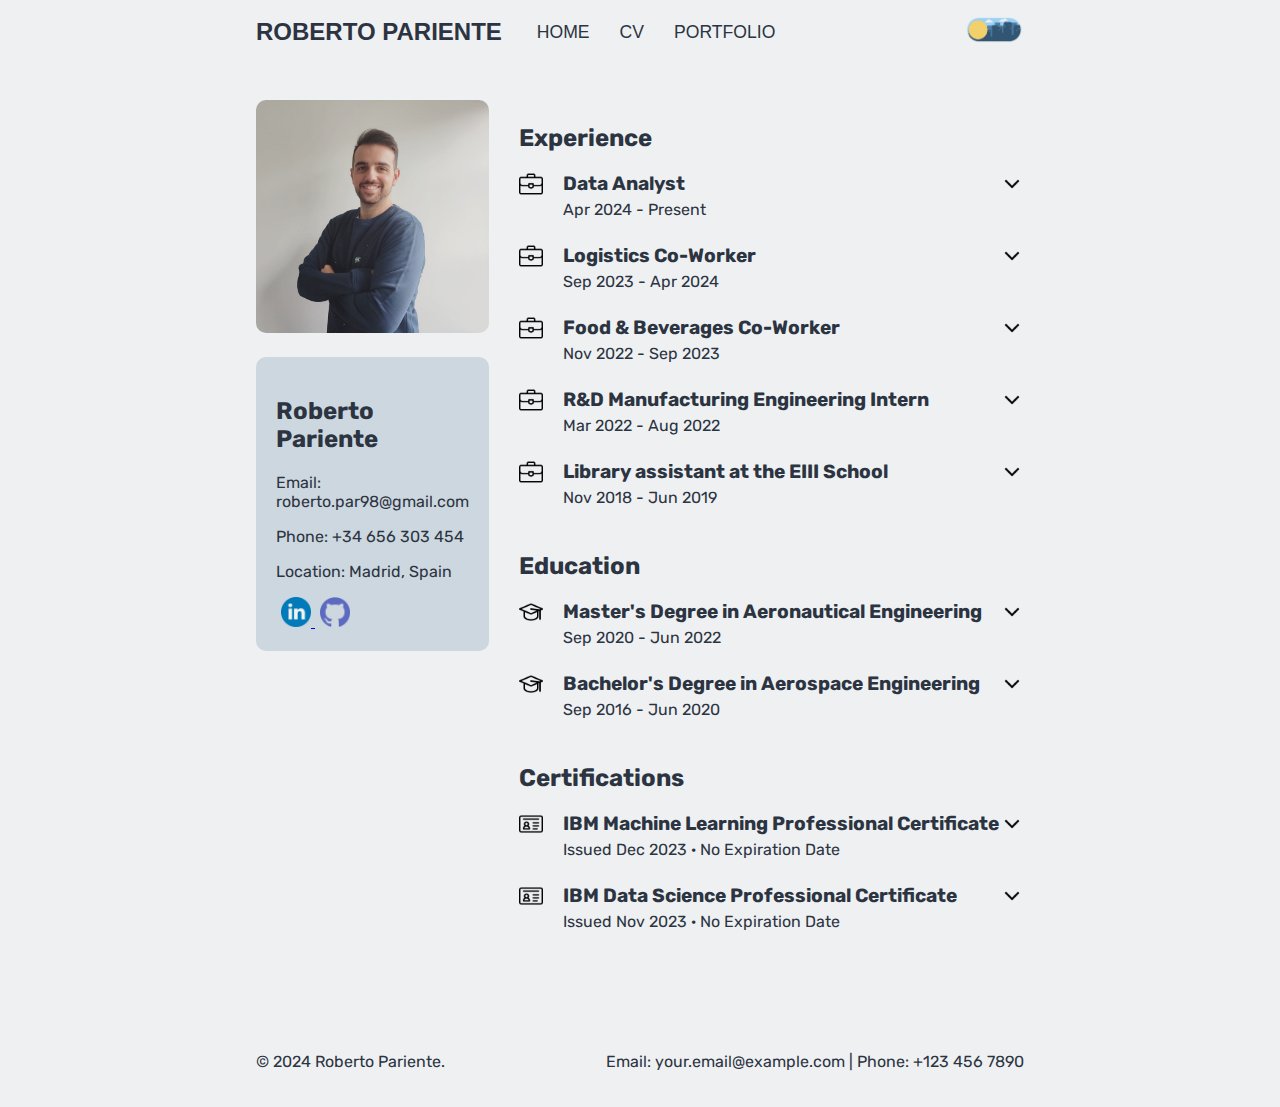
==== cv.html @ a556198a "Add files via upload" ====
<!DOCTYPE html>
<html lang="en">
<head>
    <meta charset="UTF-8">
    <meta name="viewport" content="width=device-width, initial-scale=1.0">
    <title>Your Name - CV</title>
    <link rel="stylesheet" href="assets/css/main.css">
    <link href="https://fonts.googleapis.com/css2?family=Bebas+Neue&display=swap" rel="stylesheet">
    <link href="https://fonts.googleapis.com/css2?family=Rubik:wght@400;500;700&display=swap" rel="stylesheet">
    <script src="assets/js/main.js" defer></script>
</head>
<body>
    <!-- Navigation Bar -->
    <header>
        <div class="container">
            <div class="nav-left">
                <a href="index.html" class="logo">ROBERTO PARIENTE</a>
            </div>
            <nav class="nav-center">
                <ul>
                    <li><a href="index.html">HOME</a></li>
                    <li><a href="cv.html">CV</a></li>
                    <li><a href="portfolio.html">PORTFOLIO</a></li>
                </ul>
            </nav>
            <div class="nav-right">
                <!-- <a href="#" class="dark-mode-toggle">Dark Mode</a> -->
                <img class="dark-mode-toggle-img" src="assets/images/day-mode-icon.png" alt="Toggle Dark Mode">
            </div>
        </div>
    </header>

    <!-- Main Content -->
    <section class="cv-section">
        <div class="cv-container">
            
            <div class="cv-left">
                <img src="assets/images/Linkedin_photo.jpg" alt="Your Photo" class="profile-photo">
                <div class="personal-info">
                    <h2>Roberto Pariente</h2>
                    <p>Email: roberto.par98@gmail.com</p>
                    <p>Phone: +34 656 303 454</p>
                    <p>Location: Madrid, Spain</p>
                    <a href="https://www.linkedin.com/in/roberto-pariente-manso/" target="_blank">
                        <img src="assets/images/linkedin.png" alt="LinkedIn"> 
                    </a>
                    <a href="your-github-url" target="_blank">
                        <img src="assets/images/github1.png" alt="GitHub"> 
                    </a>
                    <!-- Add more personal information as needed -->
                </div>
            </div>

            <div class="cv-right">
                <section>
                    <h3>Experience</h3>
                    <div class="cv-item">
                        <div class="cv-item-icon-left">
                            <img src="assets/images/briefcase.png" alt="Experience Icon">
                        </div>
                        <div class="cv-item-info">
                            <h4>Data Analyst</h4>
                            <p>Apr 2024 - Present</p>
                        </div>
                        <div class="cv-item-icon-right" onclick="toggleDetails(this)">
                            <img src="assets/images/down.png" alt="More Info">
                        </div>
                        <div class="cv-item-details">
                            <li>Implementing data-driven solution using ETL processes.</li>
                            <li>Utilizing SQL skill for retieving and manipulating data for analysis and visualization.</li>
                            <li>Collaborating with clients to understand data requirements, translating them into compelling dashboards and reports using Power BI.</li>

                        </div>
                    </div>
                    <div class="cv-item">
                        <div class="cv-item-icon-left">
                            <img src="assets/images/briefcase.png" alt="Experience Icon">
                        </div>
                        <div class="cv-item-info">
                            <h4>Logistics Co-Worker</h4>
                            <p>Sep 2023 - Apr 2024</p>
                        </div>
                        <div class="cv-item-icon-right" onclick="toggleDetails(this)">
                            <img src="assets/images/down.png" alt="More Info">
                        </div>
                        <div class="cv-item-details">
                            <li>Take care of the replenishment of the IKEA Delft Store.</li>
                        </div>
                    </div>
                    <div class="cv-item">
                        <div class="cv-item-icon-left">
                            <img src="assets/images/briefcase.png" alt="Experience Icon">
                        </div>
                        <div class="cv-item-info">
                            <h4>Food & Beverages Co-Worker</h4>
                            <p>Nov 2022 - Sep 2023</p>
                        </div>
                        <div class="cv-item-icon-right" onclick="toggleDetails(this)">
                            <img src="assets/images/down.png" alt="More Info">
                        </div>
                        <div class="cv-item-details">
                            <li>Take care of the dishwasher area and control the co-workers’ schedules.</li>
                            <li>Creation and optimization of the dishwasher routines.</li>
                        </div>
                    </div>
                    <div class="cv-item">
                        <div class="cv-item-icon-left">
                            <img src="assets/images/briefcase.png" alt="Experience Icon">
                        </div>
                        <div class="cv-item-info">
                            <h4>R&D Manufacturing Engineering Intern</h4>
                            <p>Mar 2022 - Aug 2022</p>
                        </div>
                        <div class="cv-item-icon-right" onclick="toggleDetails(this)">
                            <img src="assets/images/down.png" alt="More Info">
                        </div>
                        <div class="cv-item-details">
                            <li>Participated in the process development of prepreg composite parts for a commercial aircraft.</li>
                            <li>Data analysis of the performed tests on the different specimens.</li>
                            <li>Creation of the CAD files for the lay-up process and laser projection using CATIA V5 and Fibersim.</li>
                            <li>Preparation of project documentation.</li>
                        </div>
                    </div>
                    <div class="cv-item">
                        <div class="cv-item-icon-left">
                            <img src="assets/images/briefcase.png" alt="Experience Icon">
                        </div>
                        <div class="cv-item-info">
                            <h4>Library assistant at the EIII School</h4>
                            <p>Nov 2018 - Jun 2019</p>
                        </div>
                        <div class="cv-item-icon-right" onclick="toggleDetails(this)">
                            <img src="assets/images/down.png" alt="More Info">
                        </div>
                        <div class="cv-item-details">
                            <li>Carry out tasks to assist the employees, like delivery of material, or organization of documentation.</li>
                        </div>
                    </div>
                </section>

                <section>
                    <h3>Education</h3>
                    <div class="cv-item">
                        <div class="cv-item-icon-left">
                            <img src="assets/images/graduation-hat.png" alt="Education Icon">
                        </div>
                        <div class="cv-item-info">
                            <h4>Master's Degree in Aeronautical Engineering</h4>
                            <p>Sep 2020 - Jun 2022</p>
                        </div>
                        <div class="cv-item-icon-right" onclick="toggleDetails(this)">
                            <img src="assets/images/down.png" alt="More Info">
                        </div>
                        <div class="cv-item-details">
                            <p>Polytechnic University of Valencia, Valencia (Spain)
                                With specialization in Aircraft Design, obtaining an average grade of 8.2 out of 10.</p>
                            <p>Thesis topic: ”Parametric study of the influence of mold geometry and manufacturing parameters
                                on the manufacturing error of composite aeronautical components due to spring-back”</p>
                        </div>
                    </div>
                    <div class="cv-item">
                        <div class="cv-item-icon-left">
                            <img src="assets/images/graduation-hat.png" alt="Education Icon">
                        </div>
                        <div class="cv-item-info">
                            <h4>Bachelor's Degree in Aerospace Engineering</h4>
                            <p>Sep 2016 - Jun 2020</p>
                        </div>
                        <div class="cv-item-icon-right" onclick="toggleDetails(this)">
                            <img src="assets/images/down.png" alt="More Info">
                        </div>
                        <div class="cv-item-details">
                            <p>With specialization in Aeroengines, obtaining an average grade of 7.32 out of 10.</p>
                            <p>Thesis topic: ”Design of a centrifugal compressor test rig for its implementation in MIC at Universidad
                                of León”</p>
                        </div>
                    </div>
                </section>

                <section>
                    <h3>Certifications</h3>
                    <div class="cv-item">
                        <div class="cv-item-icon-left">
                            <img src="assets/images/id.png" alt="Certification Icon">
                        </div>
                        <div class="cv-item-info">
                            <h4>IBM Machine Learning Professional Certificate</h4>
                            <p>Issued Dec 2023 · No Expiration Date</p>
                        </div>
                        <div class="cv-item-icon-right" onclick="toggleDetails(this)">
                            <img src="assets/images/down.png" alt="More Info">
                        </div>
                        <div class="cv-item-details">
                            <p>Intensive training in Machine Learning, gaining practical expertise in Supervised and Unsupervised
                                learning, Regression, Classification, Clustering, Deep learning and Reinforcement learning. Applied
                                learning projects involved implementing machine learning algorithms on real datasets, and honing
                                skills in data analysis and Python programming.</p>
                        </div>
                    </div>
                    <div class="cv-item">
                        <div class="cv-item-icon-left">
                            <img src="assets/images/id.png" alt="Certification Icon">
                        </div>
                        <div class="cv-item-info">
                            <h4>IBM Data Science Professional Certificate</h4>
                            <p>Issued Nov 2023 · No Expiration Date</p>
                        </div>
                        <div class="cv-item-icon-right" onclick="toggleDetails(this)">
                            <img src="assets/images/down.png" alt="More Info">
                        </div>
                        <div class="cv-item-details">
                            <p>Course about 200 hours in the developing for a career as a data scientist. In this course, I enhanced
                                my skills and hands-on experience in Data Visualization, Data Analysis and Machine Learning.</p>
                        </div>
                    </div>
                </section>
            </div>
        </div>
    </section>

    <!-- Footer -->
    <footer>
        <div class="container">
            <p>&copy; 2024 Roberto Pariente.</p>
            <p>Email: your.email@example.com | Phone: +123 456 7890</p>
        </div>
    </footer>
</body>
</html>
---- assets/css/main.css ----
/* Light Mode (Default) */
:root {
    --Navvar-bg-color: #eef0f2; 
    --Navvar-text-color: #2c3441;
    --Navvar-text-color-hover: #2c3441;
    --primary-bg-color: #eef0f2; 
    --primary-text-color: #2c3441;
    --primary-text-color-hover: #2c3441;
    --secondary-bg-color: #ccd7df;
    --secondary-text-color: #2c3441;
    --secondary-text-color-hover: #2c3441;
    --footer-bg-color: #eef0f2;
    --footer-text-color: #2c3441;
    --footer-text-color-hover: #2c3441;

    --special-color: #657de4;
    --highlight-color: #121212;
}

/* Dark Mode */
[data-theme="dark"] {
    
    --Navvar-bg-color: #2b3746; 
    --Navvar-text-color: #eef0f2;
    --Navvar-text-color-hover: #eef0f2;
    --primary-bg-color: #2b3746; 
    --primary-text-color: #eef0f2;
    --primary-text-color-hover: #eef0f2;
    --secondary-bg-color: #1a2029;
    --secondary-text-color: #eef0f2;
    --secondary-text-color-hover: #eef0f2;
    --footer-bg-color: #2b3746;
    --footer-text-color: #eef0f2;
    --footer-text-color-hover: #eef0f2;

    /* Accent Colors */
    --special-color: #657de4;
    --highlight-color: #f6f4ec;
}




/* General Styles */
body {
    font-family: 'Rubik', sans-serif;
    margin: 0;
    padding: 0;
    box-sizing: border-box;
}

.container {
    display: flex;
    justify-content: space-between;
    align-items: center;
    max-width: 60%;
    margin: 0 auto;
}

/* Navigation Bar */
header {
    background-color: var(--Navvar-bg-color);
    height: 30px;
    align-content: center;
    transition: background-color 0.3s ease, color 0.3s ease; /* Smooth transition */
    padding: 15px 0;
    font-family:'Lucida Sans', sans-serif;
    
}

header .container {
    display: flex;
    align-items: center;
    justify-content: space-between; /* Distribute space between nav-left, nav-center, and nav-right */
    padding: 0px 10px;
}

/* Align nav-left and nav-center next to each other */
.nav-left {
    display: flex;
    align-items: center;
    margin-right: 20px; /* Optional: adjust spacing between nav-left and nav-center */
}

.nav-center {
    display: flex;
    align-items: center;
    margin-right: auto; /* Push nav-center next to nav-left */
}

.logo {
    font-size: 1.5em;
    font-weight: bold;
    color: var(--Navvar-text-color);
    transition: color 0.3s ease;
    text-decoration: none;
}

nav ul {
    list-style: none;
    display: flex;
    padding: 0px 0px 0px 0px;
    margin: 0;
}

nav ul li {
    margin: 0 15px;
}

nav ul li a {
    text-decoration: none;
    color: var(--Navvar-text-color);
    font-size: 1.1em;
}

nav ul li a:hover {
    color: var(--Navvar-text-color-hover);
    font-weight: bold;
}

.nav-right {
    font-size: 1em;
}

.dark-mode-toggle {
    text-decoration: none;
    color: var(--Navvar-text-color);
    font-size: 1em;
}

.dark-mode-toggle:hover {
    color: var(--Navvar-text-color-hover);
}

.dark-mode-toggle-img {
    position: relative;
    cursor: pointer;
    width: 60px;
    height: auto;
    transition: transform 0.3s ease;
}


.dark-mode-toggle-img:hover {
    transform: scale(1.2);
}

/* Hero Section */
.hero {
    background-color: var(--primary-bg-color);
    transition: background-color 0.3s ease, color 0.3s ease; /* Smooth transition */
    padding: 60px 20px;
    text-align: center;
}

.hero img{
    min-width: 120px;
    width: 10%;
    height: auto;
    padding: 0px 0px 5px;
}

.hero-content h1 {
    margin: 0;
    font-family: 'Bebas Neue', sans-serif;
    font-size: 4em;
    color: var(--special-color);
}

.hero-content p {
    font-size: 1.4em;
    font-weight: 500;
    color: var(--primary-text-color);
}

/* About me section */

.about-me {
    position: relative;
    padding: 20px 20px 80px;
    background-color: var(--secondary-bg-color);
    transition: background-color 0.3s ease, color 0.3s ease; /* Smooth transition */
}

.about-me::before {
    content: '';
    position: absolute;
    top: 0;
    left: 0;
    right: 0;
    height: 40px; /* Adjust height for the slant */
    background-color: var(--secondary-bg-color); /* Match with the section background */
    transition: background-color 0.3s ease, color 0.3s ease; /* Smooth transition */
    clip-path: polygon(100% 0, 0 100%, 100% 100%);
    z-index: 1; /* Ensure it stays behind the content */
    transform: translateY(-99.8%); /* Optional: adjusts the slant position */
}

.about-container {
    display: flex;
    align-items: center;
    justify-content: center;
    flex-wrap: wrap;
}

.about-photo img {
    min-width: 100px;
    width: 250px;
    height: auto;
    border-radius: 50%;
    margin-right: 20px;
}

.about-text {
    max-width: 600px;
}

.about-text h2 {
    color: var(--secondary-text-color);
    margin-top: 0;
}

.about-text p {
    color: var(--secondary-text-color);
    line-height: 1.6;
}

.about-buttons {
    margin-top: 20px;
}

.about-buttons .btn {
    display: inline-block;
    margin-right: 10px;
    padding: 12px 24px;
    color: white;
    background-color: #333;
    text-decoration: none;
    border-radius: 5px;
    font-weight: bold;
    cursor: pointer;
    transition: background-color 0.3s ease;

}

.about-buttons .btn:hover {
    background-color: #555;
}

.about-buttons .btn.download {
    background-color: var(--special-color);
    color: #fff;
    border: none;
}

.about-buttons .btn.download:hover {
    background-color: var(--special-color);
}

.about-buttons .learn-more .arrow {
    display: inline-block;
    transition: transform 0.3s ease;
}


/* Featured Projects */
.featured-projects {
    padding: 10px 20px 50px;
    background-color: var(--primary-bg-color);
    transition: background-color 0.3s ease, color 0.3s ease; /* Smooth transition */
    position: relative;
}

.featured-projects::before {
    content: '';
    position: absolute;
    top: 0;
    left: 0;
    right: 0;
    height: 40px; /* Adjust height for the slant */
    background-color: var(--primary-bg-color); /* Match with the section background */
    transition: background-color 0.3s ease, color 0.3s ease; /* Smooth transition */
    clip-path: polygon(100% 0, 0 100%, 100% 100%);
    z-index: 1; /* Ensure it stays behind the content */
    transform: translateY(-100%); /* Optional: adjusts the slant position */
}

.featured-projects h2 {
    margin-bottom: 20px;
    color: var(--primary-text-color);
    font-size: 1.5em;
    font-weight: bold;
    text-align: center; /* Center the heading */
}

.project-list {
    display: flex;
    flex-direction: column;
    gap: 20px;
    max-width: 60%;  /* Limit the width to prevent stretching across the screen */
    margin: 0 auto;    /* Center the project list within the section */
    padding: 0px 20px;   /* Add padding for spacing on both sides */
}

.project-item {
    display: flex;
    align-items: center;
    padding: 5px;
}

.project-icon {
    width: 150px;
    height: 150px;
    margin-right: 15px;
    border-radius: 8px;
    object-fit: cover;
    background-color: var(--primary-bg-color);
    transition: background-color 0.3s ease, color 0.3s ease; /* Smooth transition */
}

.project-details {
    flex-grow: 1;
}

.project-details h3 {
    margin: 0;
    font-size: 1.2em;
    color: var(--primary-text-color);
    font-weight: bold;
}

.project-details p {
    margin: 5px 0 0;
    color: var(--primary-text-color);
}

.project-details a {
    color: var(--special-color);
    text-decoration: none;
}

.project-details a:hover {
    text-decoration: underline;
}

.browse-all-button {
    display: inline-block;
    max-width: 80px;
    text-align: center;
    background-color: #333;
    color: #fff;
    padding: 10px 20px;
    margin-left: 5px;
    font-size: 1em;
    text-decoration: none;
    border-radius: 3px;
    transition: background-color 0.3s ease;
}

.browse-all-button:hover {
    background-color: #555;
}


/* Footer */
footer {
    background-color: var(--footer-bg-color);
    transition: background-color 0.3s ease, color 0.3s ease; /* Smooth transition */
    color: var(--footer-text-color);
    text-align: center;
    padding: 20px 0;
}

/* Main CV Container */
.cv-section {
    background-color: var(--primary-bg-color);
    transition: background-color 0.3s ease, color 0.3s ease; /* Smooth transition */
    color: var(--primary-text-color);
}


.cv-container {
    margin-left: auto;
    margin-right: auto;
    display: flex;
    gap: 30px;
    padding: 40px 0;
    max-width: 60%;
    
}

/* Left Column for CV */
.cv-left {
    flex: 1;
    max-width: 250px;
}

.profile-photo {
    width: 100%;
    border-radius: 10px;
    margin-bottom: 20px;
}

.personal-info {
    background-color: var(--secondary-bg-color);
    transition: background-color 0.3s ease, color 0.3s ease; /* Smooth transition */
    padding: 20px;
    border-radius: 10px;
}

.personal-info a{
    padding-left: 5px;
}

.personal-info a img{
    width: 30px;
    height: 30px;
}

/* Right Column for CV */
.cv-right {
    flex: 3;
}

.cv-right section {
    margin-bottom: 40px;
}


.cv-right h3 {
    margin-bottom: 20px;
    font-size: 1.5em;
    color: var(--primary-text-color);
}

.cv-item {
    display: flex;
    align-items: flex-start;
    margin-bottom: 20px;
    position: relative;
    flex-wrap: wrap;
}

.cv-item-info {
    flex: 1;
    padding-left: 10px;
}

.cv-item-icon-left,
.cv-item-icon-right {
    display: flex;
    align-items: center;
}

.cv-item-icon-left img,
.cv-item-icon-right img {
    width: 24px;
    height: auto;
}

.cv-item-icon-left {
    margin-right: 10px;
}

.cv-item h4 {
    margin: 0;
    font-size: 1.2em;
}

.cv-item p {
    margin: 5px 0;
    color: var(--primary-text-color);
}

.cv-item-details {
    display: none;
    padding: 10px;
    background-color: var(--secondary-bg-color);
    transition: background-color 0.3s ease, color 0.3s ease; /* Smooth transition */
    border-radius: 5px;
    width: 100%;
    margin-top: 10px;
    box-shadow: 0 2px 4px rgba(0, 0, 0, 0.1);
    line-height: 1.6;
    margin-left: 40px;
}

.cv-item-details li {
    margin-left: 10px;
}

.cv-item.open .cv-item-details {
    display: block;
}

.cv-item.open {
    flex-direction: column;
}

/* Main Projects Container */

.portfolio-section {
    background-color: var(--primary-bg-color);
    transition: background-color 0.3s ease, color 0.3s ease; /* Smooth transition */
    color: var(--primary-text-color);
}

.projects-container {
    max-width: 60%;
    margin: 0 auto;
    padding: 40px 0;
    text-align: center;
}

.projects-container h2 {
    margin-bottom: 30px;
    font-size: 2em;
    color: var(--primary-text-color);
}

/* Project Card */
.project-card {
    display: flex;
    background-color: var(--secondary-bg-color);
    transition: background-color 0.3s ease, color 0.3s ease; /* Smooth transition */
    border-radius: 10px;
    margin-bottom: 20px;
    padding: 20px;
    align-items: center;
    justify-content: space-between;
}

.project-image {
    max-width: 250px;
    height: 250px;
    object-fit: cover;
    border-radius: 10px;
    margin-right: 40px;
}

.project-info {
    flex: 1;
    text-align: left;
}

.project-info h3 {
    margin: 0 0 10px 0;
    font-size: 1.5em;
    color: var(--secondary-text-color);
}

.project-info p {
    margin: 0 0 20px 0;
    color: var(--secondary-text-color);
}

.learn-more-btn {
    text-decoration: none;
    color: white;
    background-color: var(--special-color);
    padding: 10px 20px;
    border-radius: 5px;
    display: inline-block;
    margin-top: 10px;
    align-self: flex-end;
}

.learn-more-btn:hover {
    background-color: #0056b3;
}

/* #################### Project #################### */
.project-container {
    background-color: var(--primary-bg-color);
    transition: background-color 0.3s ease, color 0.3s ease; /* Smooth transition */
    padding: 40px 0px 80px;
}

.project-header {
    text-align: center;
    max-width: 50%;
    margin: auto;
    margin-bottom: 40px;
}

.project-header h1 {
    font-size: 50px;
    color: var(--primary-text-color);
}

.project-header p {
    font-size: 20px;
    color: var(--primary-text-color);
    margin-top: 10px;
}

.project-sections {
    position: relative;
    padding: 20px 20px;
    background-color: var(--secondary-bg-color);
    transition: background-color 0.3s ease, color 0.3s ease; /* Smooth transition */
}

.project-sections::before {
    content: '';
    position: absolute;
    top: 0;
    left: 0;
    right: 0;
    height: 80px; /* Adjust height for the slant */
    background-color: var(--secondary-bg-color); /* Match with the section background */
    transition: background-color 0.3s ease, color 0.3s ease; /* Smooth transition */
    clip-path: polygon(100% 0, 0 100%, 100% 100%);
    z-index: 1; /* Ensure it stays behind the content */
    transform: translateY(-100%); /* Optional: adjusts the slant position */
}

.project-sections section {
    width: 60%;
    margin: 0 auto 20px;
}

.project-sections h2 {
    font-size: 35px;
    margin-bottom: 20px;
    color: var(--secondary-text-color);
}

.project-sections h3 {
    font-size: 22px;
    color: var(--secondary-text-color);
    line-height: 1.6;
}

.project-sections li {
    font-size: 20px;
    color: var(--secondary-text-color);
    line-height: 1.6;
}
.project-sections p {
    font-size: 20px;
    color: var(--secondary-text-color);
    line-height: 1.6;
}

.project-sections pre {
    background-color: #f6f4ec;
    padding: 15px;
    border-radius: 5px;
    overflow-x: auto;
    margin-top: 10px;
}

.project-sections code {
    font-family: 'Courier New', Courier, monospace;
    color: #c7254e;
}
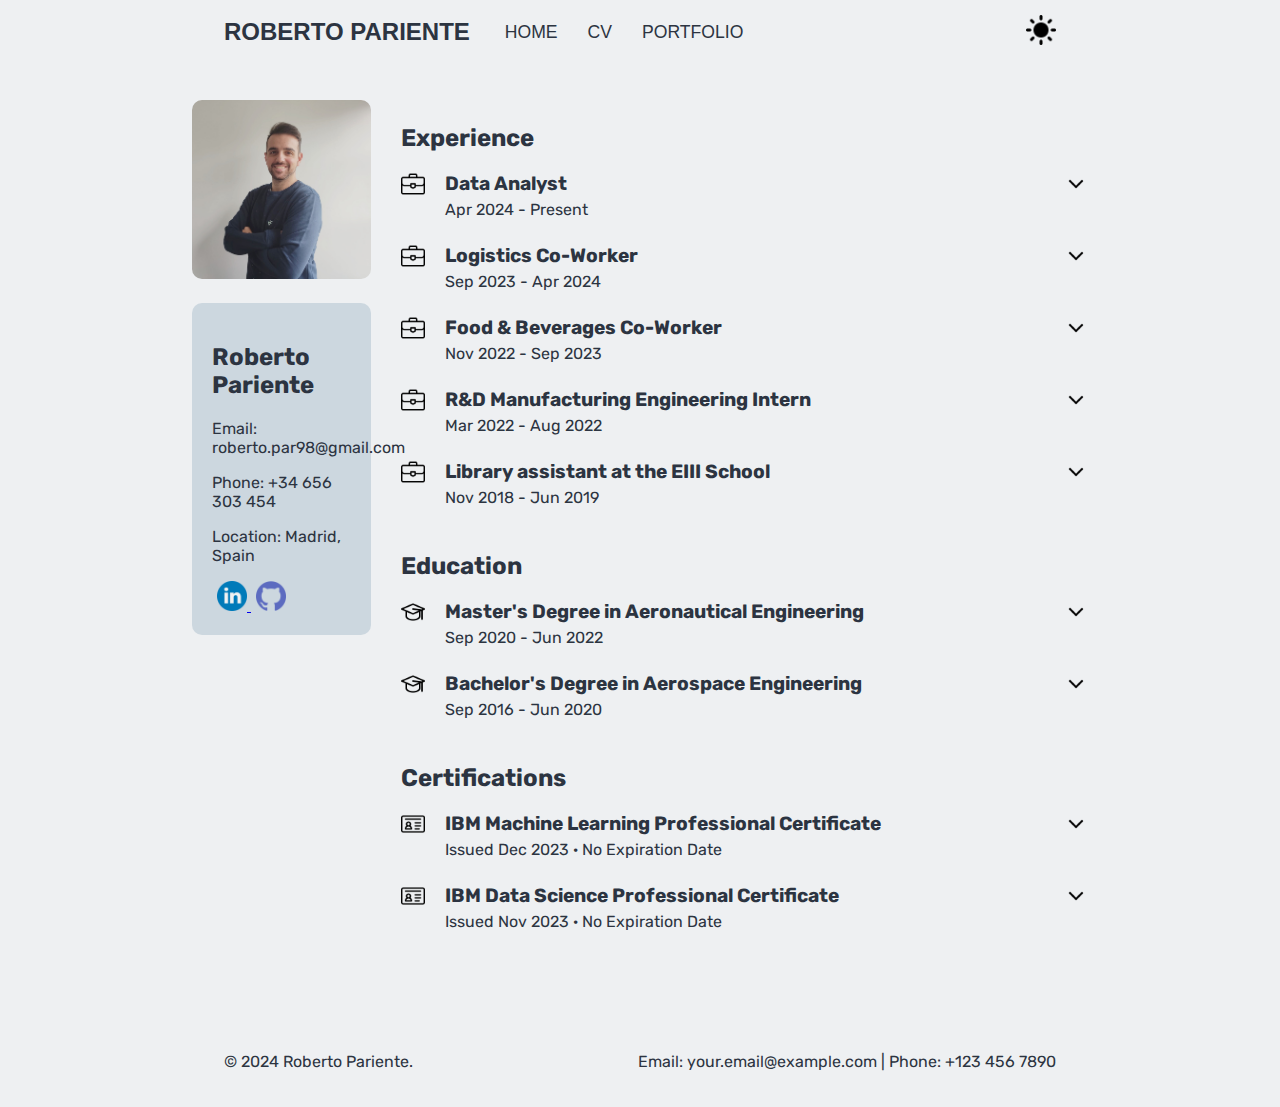
==== commit 21abafec: "Add files via upload" ====
--- a/cv.html
+++ b/cv.html
@@ -4,7 +4,8 @@
     <meta charset="UTF-8">
     <meta name="viewport" content="width=device-width, initial-scale=1.0">
     <title>Your Name - CV</title>
-    <link rel="stylesheet" href="assets/css/main.css">
+    <link rel="stylesheet" href="assets/css/generic.css">
+    <link rel="stylesheet" href="assets/css/cv.css">
     <link href="https://fonts.googleapis.com/css2?family=Bebas+Neue&display=swap" rel="stylesheet">
     <link href="https://fonts.googleapis.com/css2?family=Rubik:wght@400;500;700&display=swap" rel="stylesheet">
     <script src="assets/js/main.js" defer></script>
--- a/assets/css/generic.css
+++ b/assets/css/generic.css
@@ -0,0 +1,206 @@
+/* Light Mode (Default) */
+:root {
+    --Navvar-bg-color: #eef0f2; 
+    --Navvar-text-color: #2c3441;
+    --Navvar-text-color-hover: #2c3441;
+    --primary-bg-color: #eef0f2; 
+    --primary-text-color: #2c3441;
+    --primary-text-color-hover: #2c3441;
+    --secondary-bg-color: #ccd7df;
+    --secondary-text-color: #2c3441;
+    --secondary-text-color-hover: #2c3441;
+    --footer-bg-color: #eef0f2;
+    --footer-text-color: #2c3441;
+    --footer-text-color-hover: #2c3441;
+
+    --special-color: #657de4;
+    --highlight-color: #121212;
+}
+
+/* Dark Mode */
+[data-theme="dark"] {
+    
+    --Navvar-bg-color: #2b3746; 
+    --Navvar-text-color: #eef0f2;
+    --Navvar-text-color-hover: #eef0f2;
+    --primary-bg-color: #2b3746; 
+    --primary-text-color: #eef0f2;
+    --primary-text-color-hover: #eef0f2;
+    --secondary-bg-color: #1a2029;
+    --secondary-text-color: #eef0f2;
+    --secondary-text-color-hover: #eef0f2;
+    --footer-bg-color: #2b3746;
+    --footer-text-color: #eef0f2;
+    --footer-text-color-hover: #eef0f2;
+
+    /* Accent Colors */
+    --special-color: #657de4;
+    --highlight-color: #f6f4ec;
+}
+
+
+/* General Styles */
+body {
+    font-family: 'Rubik', sans-serif;
+    margin: 0;
+    padding: 0;
+    box-sizing: border-box;
+}
+
+.container {
+    display: flex;
+    justify-content: space-between;
+    align-items: center;
+    max-width: 65%;
+    margin: 0 auto;
+    position: relative;
+}
+
+/* Navigation Bar */
+header {
+    background-color: var(--Navvar-bg-color);
+    height: 30px;
+    align-content: center;
+    transition: background-color 0.3s ease, color 0.3s ease; /* Smooth transition */
+    padding: 15px 0;
+    font-family:'Lucida Sans', sans-serif;
+    
+}
+
+header .container {
+    display: flex;
+    align-items: center;
+    justify-content: space-between; /* Distribute space between nav-left, nav-center, and nav-right */
+    padding: 0px 10px;
+}
+
+/* Align nav-left and nav-center next to each other */
+.nav-left {
+    display: flex;
+    align-items: center;
+    margin-right: 20px; /* Optional: adjust spacing between nav-left and nav-center */
+}
+
+.nav-center {
+    display: flex;
+    align-items: center;
+    margin-right: auto; /* Push nav-center next to nav-left */
+}
+
+.logo {
+    font-size: 1.5em;
+    font-weight: bold;
+    color: var(--Navvar-text-color);
+    transition: color 0.3s ease;
+    text-decoration: none;
+}
+
+nav ul {
+    list-style: none;
+    display: flex;
+    padding: 0px 0px 0px 0px;
+    margin: 0;
+}
+
+nav ul li {
+    margin: 0 15px;
+}
+
+nav ul li a {
+    text-decoration: none;
+    color: var(--Navvar-text-color);
+    font-size: 1.1em;
+}
+
+nav ul li a:hover {
+    color: var(--Navvar-text-color-hover);
+    font-weight: bold;
+}
+
+
+/* Hamburger Menu Styles */
+.hamburger {
+    display: none;
+    cursor: pointer;
+    flex-direction: column;
+    justify-content: space-between;
+    width: 25px;  /* Adjust width for better visibility */
+    height: 20px;
+    position: absolute;  /* Position the hamburger separately */
+    right: 60px;  /* Adjust positioning from right to prevent overlap with dark mode */
+    top: 15px;
+}
+
+.hamburger .bar {
+    width: 100%;  /* Full width */
+    height: 3px;
+    background-color: black;  /* Visible black bars */
+    margin: 3px 0;  /* Spacing between bars */
+}
+
+.nav-right {
+    font-size: 1em;
+}
+
+.dark-mode-toggle {
+    text-decoration: none;
+    color: var(--Navvar-text-color);
+    font-size: 1em;
+}
+
+.dark-mode-toggle:hover {
+    color: var(--Navvar-text-color-hover);
+}
+
+.dark-mode-toggle-img {
+    position: relative;
+    cursor: pointer;
+    width: 30px;
+    height: auto;
+    transition: transform 0.3s ease;
+}
+
+
+.dark-mode-toggle-img:hover {
+    transform: scale(1.2);
+}
+
+
+/* Footer */
+footer {
+    background-color: var(--footer-bg-color);
+    transition: background-color 0.3s ease, color 0.3s ease; /* Smooth transition */
+    color: var(--footer-text-color);
+    text-align: center;
+    padding: 20px 0;
+}
+
+
+
+/* Responsive for Mobile Devices */
+@media screen and (max-width: 768px) {
+    .nav-center ul {
+        display: none;
+        flex-direction: column;
+        position: absolute;
+        top: 60px;
+        right: 0;
+        background-color: white;
+        width: 100%;
+        text-align: center;
+    }
+
+    .nav-center ul li {
+        margin: 10px 0;
+    }
+
+    /* Show Hamburger */
+    .hamburger {
+        display: flex;
+    }
+
+    /* Toggle the menu when active */
+    .nav-center.active ul {
+        display: flex;
+    }
+}--- a/assets/css/cv.css
+++ b/assets/css/cv.css
@@ -0,0 +1,126 @@
+
+/* Main CV Container */
+.cv-section {
+    background-color: var(--primary-bg-color);
+    transition: background-color 0.3s ease, color 0.3s ease; /* Smooth transition */
+    color: var(--primary-text-color);
+}
+
+
+.cv-container {
+    margin-left: auto;
+    margin-right: auto;
+    display: flex;
+    gap: 30px;
+    padding: 40px 0;
+    max-width: 70%;
+    
+}
+
+/* Left Column for CV */
+.cv-left {
+    flex: 1;
+    max-width: 20%;
+}
+
+.profile-photo {
+    width: 100%;
+    border-radius: 10px;
+    margin-bottom: 20px;
+}
+
+.personal-info {
+    background-color: var(--secondary-bg-color);
+    transition: background-color 0.3s ease, color 0.3s ease; /* Smooth transition */
+    padding: 20px;
+    border-radius: 10px;
+}
+
+.personal-info a{
+    padding-left: 5px;
+}
+
+.personal-info a img{
+    width: 30px;
+    height: 30px;
+}
+
+/* Right Column for CV */
+.cv-right {
+    flex: 3;
+}
+
+.cv-right section {
+    margin-bottom: 40px;
+}
+
+
+.cv-right h3 {
+    margin-bottom: 20px;
+    font-size: 1.5em;
+    color: var(--primary-text-color);
+}
+
+.cv-item {
+    display: flex;
+    align-items: flex-start;
+    margin-bottom: 20px;
+    position: relative;
+    flex-wrap: wrap;
+}
+
+.cv-item-info {
+    flex: 1;
+    padding-left: 10px;
+}
+
+.cv-item-icon-left,
+.cv-item-icon-right {
+    display: flex;
+    align-items: center;
+}
+
+.cv-item-icon-left img,
+.cv-item-icon-right img {
+    width: 24px;
+    height: auto;
+}
+
+.cv-item-icon-left {
+    margin-right: 10px;
+}
+
+.cv-item h4 {
+    margin: 0;
+    font-size: 1.2em;
+}
+
+.cv-item p {
+    margin: 5px 0;
+    color: var(--primary-text-color);
+}
+
+.cv-item-details {
+    display: none;
+    padding: 10px;
+    background-color: var(--secondary-bg-color);
+    transition: background-color 0.3s ease, color 0.3s ease; /* Smooth transition */
+    border-radius: 5px;
+    width: 100%;
+    margin-top: 10px;
+    box-shadow: 0 2px 4px rgba(0, 0, 0, 0.1);
+    line-height: 1.6;
+    margin-left: 40px;
+}
+
+.cv-item-details li {
+    margin-left: 10px;
+}
+
+.cv-item.open .cv-item-details {
+    display: block;
+}
+
+.cv-item.open {
+    flex-direction: column;
+}
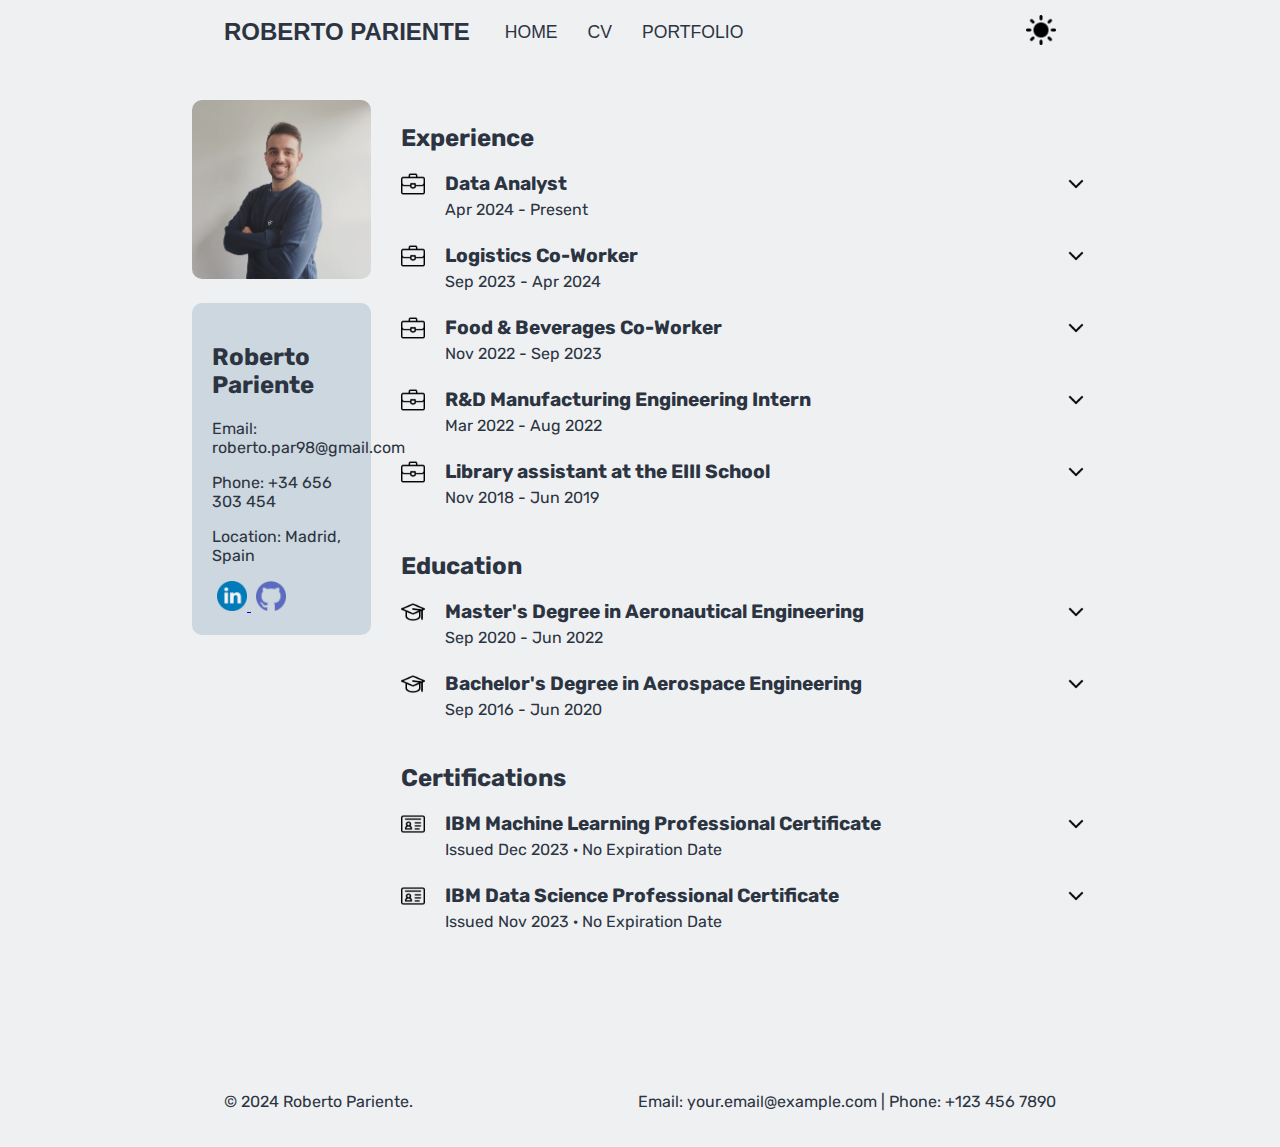
==== commit d2da32a6: "Add files via upload" ====
--- a/cv.html
+++ b/cv.html
@@ -17,7 +17,14 @@
             <div class="nav-left">
                 <a href="index.html" class="logo">ROBERTO PARIENTE</a>
             </div>
-            <nav class="nav-center">
+            <!-- Hamburger Menu Icon -->
+            <div class="hamburger" onclick="toggleMenu()">
+                <div class="bar"> </div>
+                <div class="bar"> </div>
+                <div class="bar"> </div>
+            </div>
+            <!-- Navigation Menu -->
+            <nav class="nav-center" id="navLinks">
                 <ul>
                     <li><a href="index.html">HOME</a></li>
                     <li><a href="cv.html">CV</a></li>
@@ -25,7 +32,6 @@
                 </ul>
             </nav>
             <div class="nav-right">
-                <!-- <a href="#" class="dark-mode-toggle">Dark Mode</a> -->
                 <img class="dark-mode-toggle-img" src="assets/images/day-mode-icon.png" alt="Toggle Dark Mode">
             </div>
         </div>
@@ -42,10 +48,10 @@
                     <p>Email: roberto.par98@gmail.com</p>
                     <p>Phone: +34 656 303 454</p>
                     <p>Location: Madrid, Spain</p>
-                    <a href="https://www.linkedin.com/in/roberto-pariente-manso/" target="_blank">
-                        <img src="assets/images/linkedin.png" alt="LinkedIn"> 
+                    <a href="https://www.linkedin.com/in/roberto-pariente-manso/">
+                        <img src="assets/images/linkedin.png" alt="LinkedIn">
                     </a>
-                    <a href="your-github-url" target="_blank">
+                    <a href="your-github-url">
                         <img src="assets/images/github1.png" alt="GitHub"> 
                     </a>
                     <!-- Add more personal information as needed -->
--- a/assets/css/generic.css
+++ b/assets/css/generic.css
@@ -128,14 +128,15 @@
     height: 20px;
     position: absolute;  /* Position the hamburger separately */
     right: 60px;  /* Adjust positioning from right to prevent overlap with dark mode */
-    top: 15px;
-}
-
-.hamburger .bar {
-    width: 100%;  /* Full width */
-    height: 3px;
-    background-color: black;  /* Visible black bars */
-    margin: 3px 0;  /* Spacing between bars */
+    top: 7px;
+}
+
+
+.hamburger div {
+    width: 100%; /* Full width of the container */
+    height: 3.5px; /* Thickness of the lines */
+    background-color: var(--primary-text-color); /* Color of the hamburger lines */
+    border-radius: 4px; /* To give slightly rounded edges, optional */
 }
 
 .nav-right {
@@ -179,15 +180,25 @@
 
 /* Responsive for Mobile Devices */
 @media screen and (max-width: 768px) {
+    body .container{
+        max-width: 90%;
+        justify-content: center;
+    }
+    .logo {
+        font-size: 1.3em;
+    }
+
     .nav-center ul {
         display: none;
         flex-direction: column;
         position: absolute;
-        top: 60px;
+        top: 15vw;
         right: 0;
-        background-color: white;
+        background-color: var(--secondary-bg-color);
         width: 100%;
-        text-align: center;
+        height: 500%;
+        align-items: center;
+        justify-content: center;
     }
 
     .nav-center ul li {
@@ -203,4 +214,7 @@
     .nav-center.active ul {
         display: flex;
     }
+    footer{
+        font-size: 0.8em;
+    }
 }--- a/assets/css/cv.css
+++ b/assets/css/cv.css
@@ -4,6 +4,7 @@
     background-color: var(--primary-bg-color);
     transition: background-color 0.3s ease, color 0.3s ease; /* Smooth transition */
     color: var(--primary-text-color);
+    padding-bottom: 40px;
 }
 
 
@@ -14,7 +15,6 @@
     gap: 30px;
     padding: 40px 0;
     max-width: 70%;
-    
 }
 
 /* Left Column for CV */
@@ -124,3 +124,43 @@
 .cv-item.open {
     flex-direction: column;
 }
+
+
+
+
+/* Responsive for Mobile Devices */
+@media screen and (max-width: 768px) {
+    .cv-container {
+        display: inline;
+        width: 80%;
+    }
+
+    .profile-photo {
+        width: 70%;
+        padding-top: 20px;
+        margin-left: auto;
+        margin-right: auto;
+        border-radius: 50%;
+        display: block;
+    }
+    .cv-left {
+        margin-left: auto;
+        margin-right: auto;
+        max-width: 80%;
+    }
+    .cv-right {
+        max-width: 90%;
+        margin-left: auto;
+        margin-right: auto;
+    }
+    .cv-right section {
+        margin-bottom: 0px;
+    }
+    .cv-item-info{
+        font-size: 0.9em;
+    }
+    .cv-item-details{
+        font-size: 0.9em;
+        max-width: 80%;
+    }
+}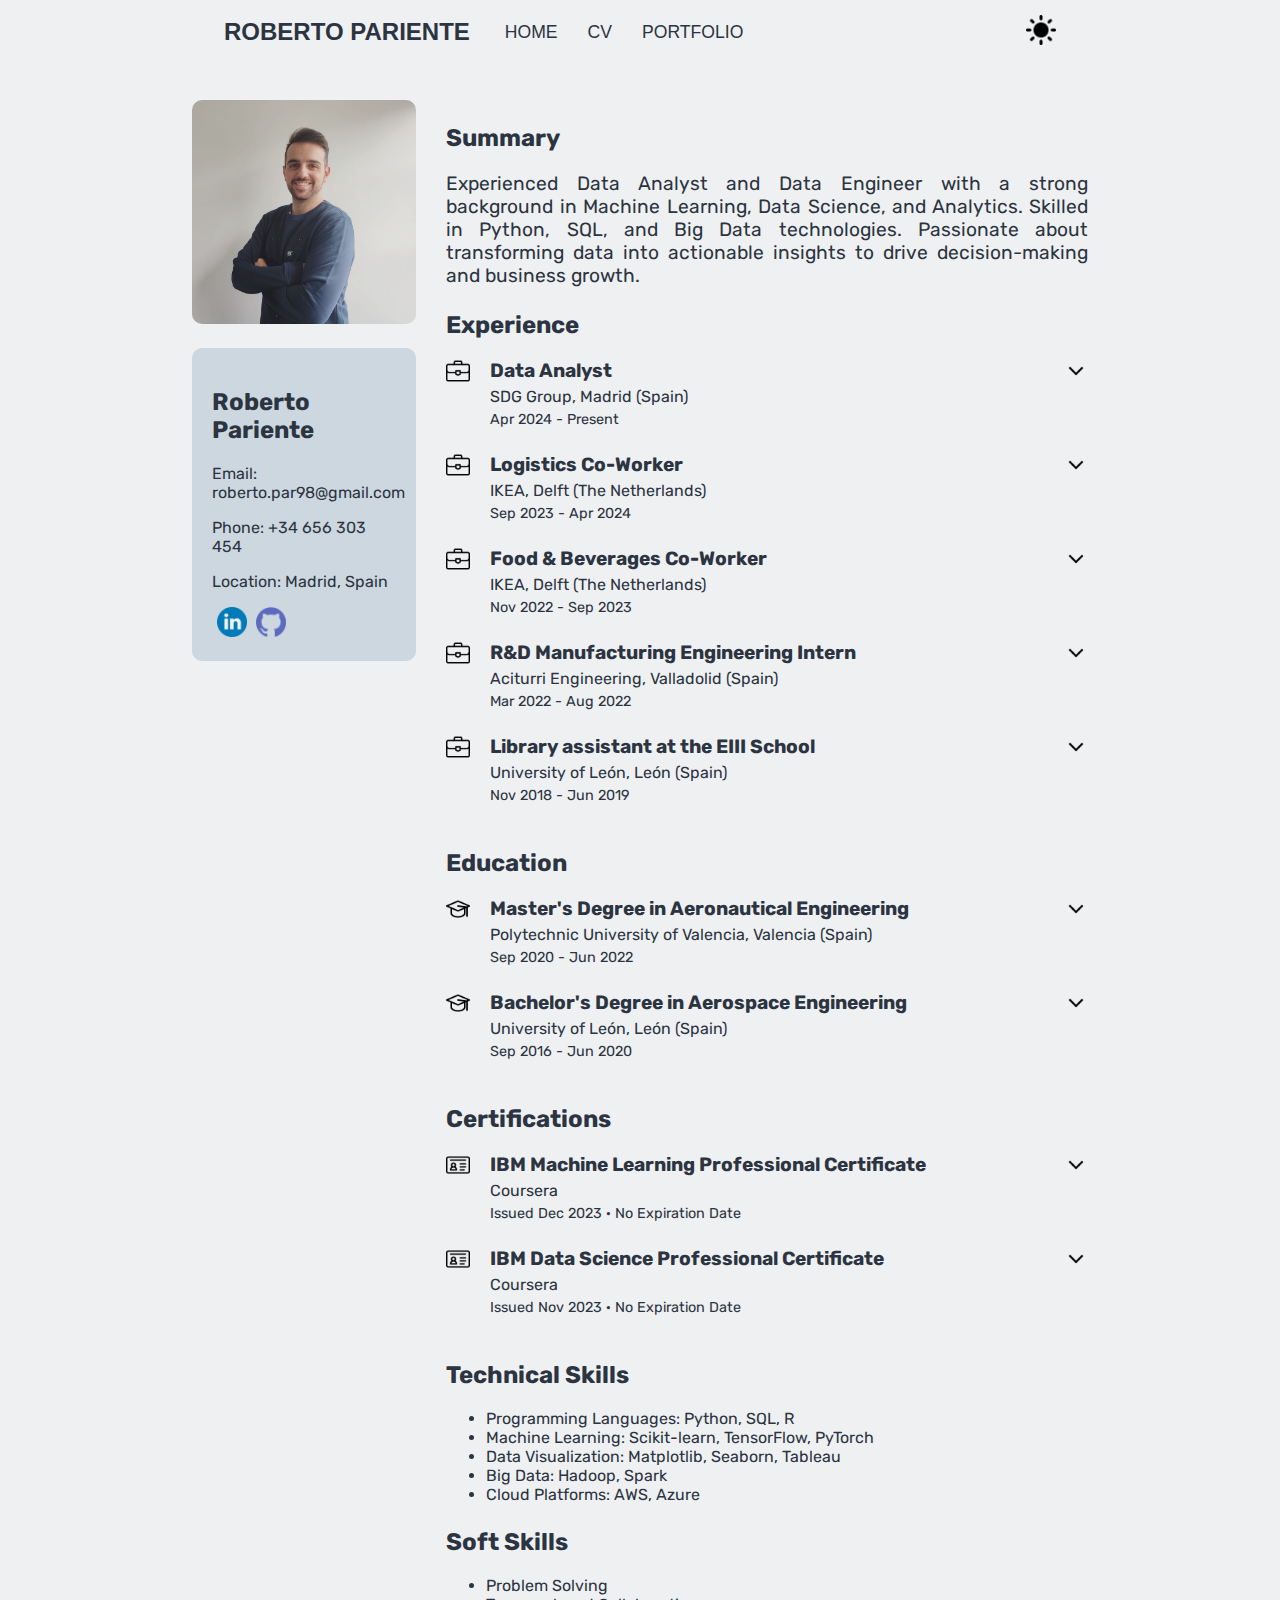
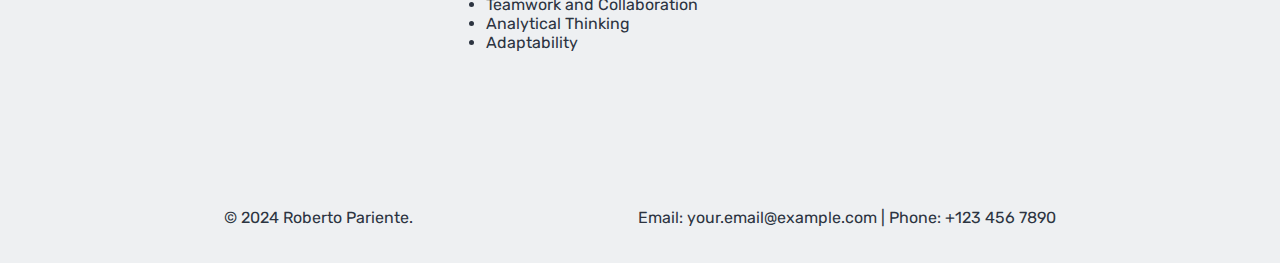
==== commit b2508a9b: "Add files via upload" ====
--- a/cv.html
+++ b/cv.html
@@ -41,6 +41,7 @@
     <section class="cv-section">
         <div class="cv-container">
             
+
             <div class="cv-left">
                 <img src="assets/images/Linkedin_photo.jpg" alt="Your Photo" class="profile-photo">
                 <div class="personal-info">
@@ -60,6 +61,11 @@
 
             <div class="cv-right">
                 <section>
+                    <div class="cv-summary">
+                        <h3>Summary</h3>
+                        <p>Experienced Data Analyst and Data Engineer with a strong background in Machine Learning, Data Science, and Analytics. Skilled in Python, SQL, and Big Data technologies. Passionate about transforming data into actionable insights to drive decision-making and business growth.</p>
+                    </div>
+
                     <h3>Experience</h3>
                     <div class="cv-item">
                         <div class="cv-item-icon-left">
@@ -67,7 +73,8 @@
                         </div>
                         <div class="cv-item-info">
                             <h4>Data Analyst</h4>
-                            <p>Apr 2024 - Present</p>
+                            <p>SDG Group, Madrid (Spain)</p>
+                            <p class="date-info">Apr 2024 - Present</p>
                         </div>
                         <div class="cv-item-icon-right" onclick="toggleDetails(this)">
                             <img src="assets/images/down.png" alt="More Info">
@@ -85,7 +92,8 @@
                         </div>
                         <div class="cv-item-info">
                             <h4>Logistics Co-Worker</h4>
-                            <p>Sep 2023 - Apr 2024</p>
+                            <p>IKEA, Delft (The Netherlands)</p>
+                            <p class="date-info">Sep 2023 - Apr 2024</p>
                         </div>
                         <div class="cv-item-icon-right" onclick="toggleDetails(this)">
                             <img src="assets/images/down.png" alt="More Info">
@@ -100,7 +108,8 @@
                         </div>
                         <div class="cv-item-info">
                             <h4>Food & Beverages Co-Worker</h4>
-                            <p>Nov 2022 - Sep 2023</p>
+                            <p>IKEA, Delft (The Netherlands)</p>
+                            <p class="date-info">Nov 2022 - Sep 2023</p>
                         </div>
                         <div class="cv-item-icon-right" onclick="toggleDetails(this)">
                             <img src="assets/images/down.png" alt="More Info">
@@ -116,7 +125,8 @@
                         </div>
                         <div class="cv-item-info">
                             <h4>R&D Manufacturing Engineering Intern</h4>
-                            <p>Mar 2022 - Aug 2022</p>
+                            <p>Aciturri Engineering, Valladolid (Spain)</p>
+                            <p class="date-info">Mar 2022 - Aug 2022</p>
                         </div>
                         <div class="cv-item-icon-right" onclick="toggleDetails(this)">
                             <img src="assets/images/down.png" alt="More Info">
@@ -134,7 +144,8 @@
                         </div>
                         <div class="cv-item-info">
                             <h4>Library assistant at the EIII School</h4>
-                            <p>Nov 2018 - Jun 2019</p>
+                            <p>University of León, León (Spain)</p>
+                            <p class="date-info">Nov 2018 - Jun 2019</p>
                         </div>
                         <div class="cv-item-icon-right" onclick="toggleDetails(this)">
                             <img src="assets/images/down.png" alt="More Info">
@@ -153,15 +164,15 @@
                         </div>
                         <div class="cv-item-info">
                             <h4>Master's Degree in Aeronautical Engineering</h4>
-                            <p>Sep 2020 - Jun 2022</p>
-                        </div>
-                        <div class="cv-item-icon-right" onclick="toggleDetails(this)">
-                            <img src="assets/images/down.png" alt="More Info">
-                        </div>
-                        <div class="cv-item-details">
-                            <p>Polytechnic University of Valencia, Valencia (Spain)
-                                With specialization in Aircraft Design, obtaining an average grade of 8.2 out of 10.</p>
-                            <p>Thesis topic: ”Parametric study of the influence of mold geometry and manufacturing parameters
+                            <p>Polytechnic University of Valencia, Valencia (Spain)</p>
+                            <p class="date-info">Sep 2020 - Jun 2022</p>
+                        </div>
+                        <div class="cv-item-icon-right" onclick="toggleDetails(this)">
+                            <img src="assets/images/down.png" alt="More Info">
+                        </div>
+                        <div class="cv-item-details">
+                            <p>With specialization in Aircraft Design, obtaining an average grade of 8.2 out of 10.</p>
+                            <p><strong>Thesis topic</strong>: ”Parametric study of the influence of mold geometry and manufacturing parameters
                                 on the manufacturing error of composite aeronautical components due to spring-back”</p>
                         </div>
                     </div>
@@ -171,14 +182,15 @@
                         </div>
                         <div class="cv-item-info">
                             <h4>Bachelor's Degree in Aerospace Engineering</h4>
-                            <p>Sep 2016 - Jun 2020</p>
+                            <p>University of León, León (Spain)</p>
+                            <p class="date-info">Sep 2016 - Jun 2020</p>
                         </div>
                         <div class="cv-item-icon-right" onclick="toggleDetails(this)">
                             <img src="assets/images/down.png" alt="More Info">
                         </div>
                         <div class="cv-item-details">
                             <p>With specialization in Aeroengines, obtaining an average grade of 7.32 out of 10.</p>
-                            <p>Thesis topic: ”Design of a centrifugal compressor test rig for its implementation in MIC at Universidad
+                            <p><strong>Thesis topic</strong>: ”Design of a centrifugal compressor test rig for its implementation in MIC at Universidad
                                 of León”</p>
                         </div>
                     </div>
@@ -192,7 +204,8 @@
                         </div>
                         <div class="cv-item-info">
                             <h4>IBM Machine Learning Professional Certificate</h4>
-                            <p>Issued Dec 2023 · No Expiration Date</p>
+                            <p>Coursera</p>
+                            <p class="date-info">Issued Dec 2023 · No Expiration Date</p>
                         </div>
                         <div class="cv-item-icon-right" onclick="toggleDetails(this)">
                             <img src="assets/images/down.png" alt="More Info">
@@ -210,7 +223,8 @@
                         </div>
                         <div class="cv-item-info">
                             <h4>IBM Data Science Professional Certificate</h4>
-                            <p>Issued Nov 2023 · No Expiration Date</p>
+                            <p>Coursera</p>
+                            <p class="date-info">Issued Nov 2023 · No Expiration Date</p>
                         </div>
                         <div class="cv-item-icon-right" onclick="toggleDetails(this)">
                             <img src="assets/images/down.png" alt="More Info">
@@ -221,6 +235,27 @@
                         </div>
                     </div>
                 </section>
+
+                
+                <section class="skills-section">
+                    <h3>Technical Skills</h3>
+                    <ul>
+                        <li>Programming Languages: Python, SQL, R</li>
+                        <li>Machine Learning: Scikit-learn, TensorFlow, PyTorch</li>
+                        <li>Data Visualization: Matplotlib, Seaborn, Tableau</li>
+                        <li>Big Data: Hadoop, Spark</li>
+                        <li>Cloud Platforms: AWS, Azure</li>
+                    </ul>
+                    <h3>Soft Skills</h3>
+                    <ul>
+                        <li>Problem Solving</li>
+                        <li>Teamwork and Collaboration</li>
+                        <li>Analytical Thinking</li>
+                        <li>Adaptability</li>
+                    </ul>
+                </section>
+
+
             </div>
         </div>
     </section>
--- a/assets/css/cv.css
+++ b/assets/css/cv.css
@@ -20,7 +20,7 @@
 /* Left Column for CV */
 .cv-left {
     flex: 1;
-    max-width: 20%;
+    max-width: 25%;
 }
 
 .profile-photo {
@@ -38,6 +38,7 @@
 
 .personal-info a{
     padding-left: 5px;
+    text-decoration: none;
 }
 
 .personal-info a img{
@@ -61,6 +62,15 @@
     color: var(--primary-text-color);
 }
 
+.cv-summary h3{
+    font-size: 1.5em;
+}
+
+.cv-summary p{
+    font-size: 1.2em;
+    text-align: justify;
+}
+
 .cv-item {
     display: flex;
     align-items: flex-start;
@@ -72,6 +82,10 @@
 .cv-item-info {
     flex: 1;
     padding-left: 10px;
+}
+
+.cv-item-info .date-info {
+    font-size: 0.9em;
 }
 
 .cv-item-icon-left,
@@ -153,6 +167,9 @@
         margin-left: auto;
         margin-right: auto;
     }
+    .cv-summary p{
+        font-size: 0.9em;
+    }
     .cv-right section {
         margin-bottom: 0px;
     }
@@ -163,4 +180,7 @@
         font-size: 0.9em;
         max-width: 80%;
     }
+    .cv-item-info .date-info {
+        font-size: 0.8em;
+    }
 }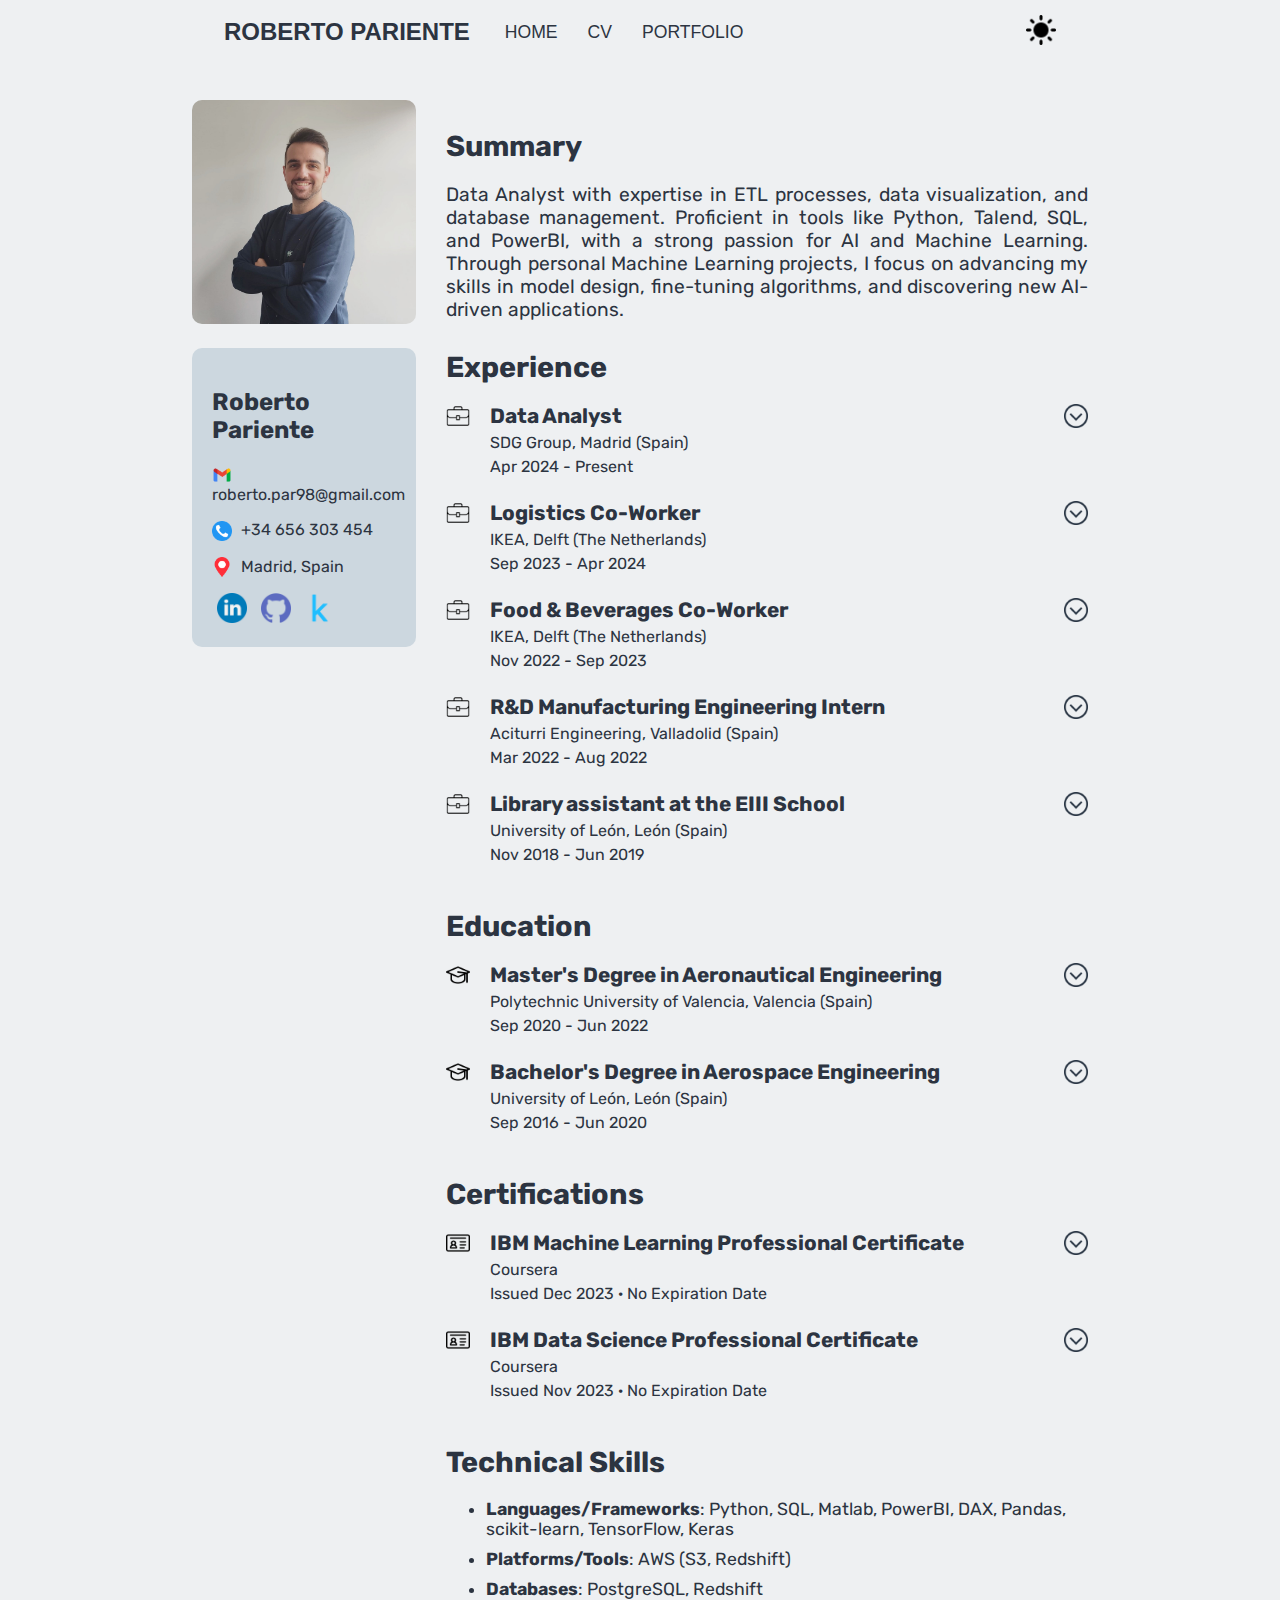
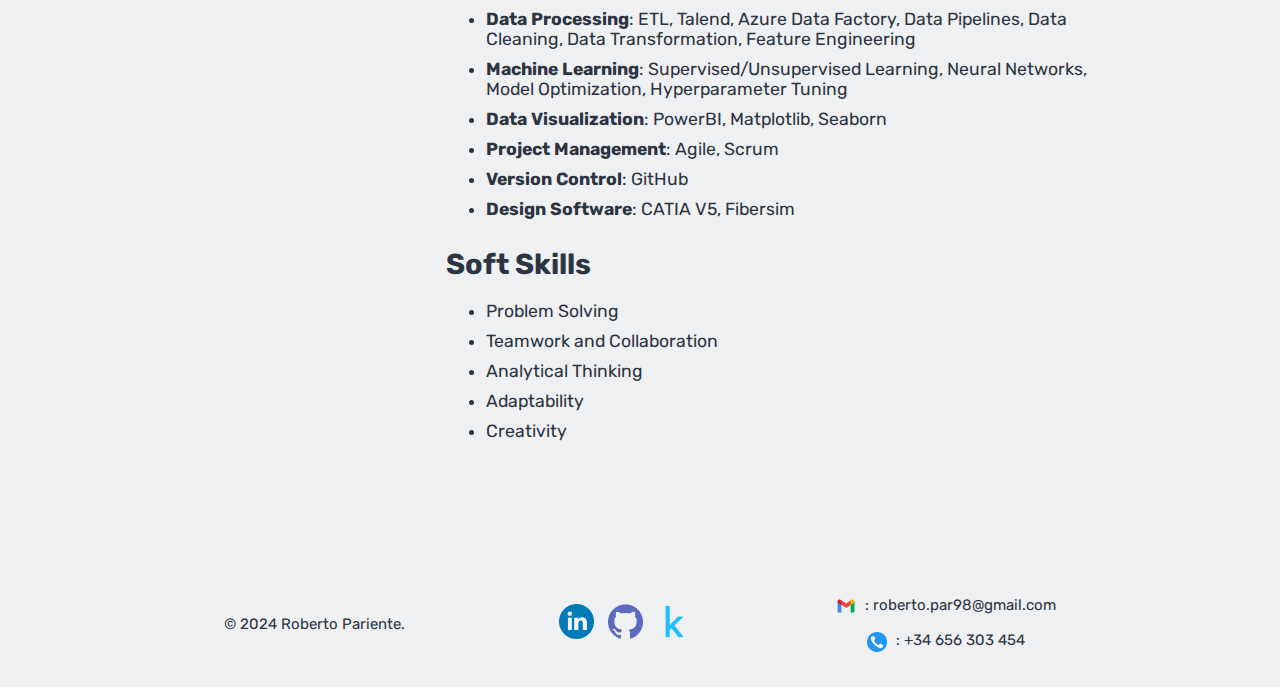
==== commit bc1018ca: "Add files via upload" ====
--- a/cv.html
+++ b/cv.html
@@ -46,14 +46,17 @@
                 <img src="assets/images/Linkedin_photo.jpg" alt="Your Photo" class="profile-photo">
                 <div class="personal-info">
                     <h2>Roberto Pariente</h2>
-                    <p>Email: roberto.par98@gmail.com</p>
-                    <p>Phone: +34 656 303 454</p>
-                    <p>Location: Madrid, Spain</p>
+                    <p><img src="assets/images/gmail.png" alt="gmail">  roberto.par98@gmail.com</p>
+                    <p><img src="assets/images/phone.png" alt="phone">  +34 656 303 454</p>
+                    <p><img src="assets/images/location.png" alt="location">  Madrid, Spain</p>
                     <a href="https://www.linkedin.com/in/roberto-pariente-manso/">
                         <img src="assets/images/linkedin.png" alt="LinkedIn">
                     </a>
-                    <a href="your-github-url">
+                    <a href="https://github.com/robertopar98">
                         <img src="assets/images/github1.png" alt="GitHub"> 
+                    </a>
+                    <a href="https://www.kaggle.com/robertopariente">
+                        <img src="assets/images/kaggle.png" alt="Kaggle"> 
                     </a>
                     <!-- Add more personal information as needed -->
                 </div>
@@ -63,13 +66,13 @@
                 <section>
                     <div class="cv-summary">
                         <h3>Summary</h3>
-                        <p>Experienced Data Analyst and Data Engineer with a strong background in Machine Learning, Data Science, and Analytics. Skilled in Python, SQL, and Big Data technologies. Passionate about transforming data into actionable insights to drive decision-making and business growth.</p>
+                        <p>Data Analyst with expertise in ETL processes, data visualization, and database management. Proficient in tools like Python, Talend, SQL, and PowerBI, with a strong passion for AI and Machine Learning. Through personal Machine Learning projects, I focus on advancing my skills in model design, fine-tuning algorithms, and discovering new AI-driven applications.</p>
                     </div>
 
                     <h3>Experience</h3>
                     <div class="cv-item">
                         <div class="cv-item-icon-left">
-                            <img src="assets/images/briefcase.png" alt="Experience Icon">
+                            <img class="briefcase-img" src="assets/images/briefcase.png" alt="Experience Icon">
                         </div>
                         <div class="cv-item-info">
                             <h4>Data Analyst</h4>
@@ -80,15 +83,16 @@
                             <img src="assets/images/down.png" alt="More Info">
                         </div>
                         <div class="cv-item-details">
-                            <li>Implementing data-driven solution using ETL processes.</li>
-                            <li>Utilizing SQL skill for retieving and manipulating data for analysis and visualization.</li>
-                            <li>Collaborating with clients to understand data requirements, translating them into compelling dashboards and reports using Power BI.</li>
-
-                        </div>
-                    </div>
-                    <div class="cv-item">
-                        <div class="cv-item-icon-left">
-                            <img src="assets/images/briefcase.png" alt="Experience Icon">
+                            <li>Managed and optimized ETL processes by modifying data pipelines in Talend and SQL to meet evolving client requirements and improve performance.</li>
+                            <li>Built tailored dashboards in PowerBI with DAX, delivering actionable insights for stakeholders.</li>
+                            <li>Ensured the integrity and accuracy of databases through SQL maintenance, managing DDL and DML operations.</li>
+                            <li>Collaborated directly with clients, gathering business requirements and providing project updates to ensure successful outcomes.</li>
+                            <li>Worked in an Agile/Scrum environment, coordinating with cross-functional teams to manage timelines and deliverables.</li>
+                        </div>
+                    </div>
+                    <div class="cv-item">
+                        <div class="cv-item-icon-left">
+                            <img class="briefcase-img" src="assets/images/briefcase.png" alt="Experience Icon">
                         </div>
                         <div class="cv-item-info">
                             <h4>Logistics Co-Worker</h4>
@@ -99,12 +103,14 @@
                             <img src="assets/images/down.png" alt="More Info">
                         </div>
                         <div class="cv-item-details">
-                            <li>Take care of the replenishment of the IKEA Delft Store.</li>
-                        </div>
-                    </div>
-                    <div class="cv-item">
-                        <div class="cv-item-icon-left">
-                            <img src="assets/images/briefcase.png" alt="Experience Icon">
+                            <li>Ensured optimal stock levels by replenishing shelves, maintaining an organized and fully stocked store to enhance the customer experience.</li>
+                            <li>Monitored and tracked inventory, identifying stock discrepancies to minimize potential shortages or overstocks.</li>
+                            <li>Collaborated with colleagues across departments to streamline workflows, enhancing operational efficiency and ensuring smooth store operations.</li>
+                        </div>
+                    </div>
+                    <div class="cv-item">
+                        <div class="cv-item-icon-left">
+                            <img class="briefcase-img" src="assets/images/briefcase.png" alt="Experience Icon">
                         </div>
                         <div class="cv-item-info">
                             <h4>Food & Beverages Co-Worker</h4>
@@ -115,13 +121,14 @@
                             <img src="assets/images/down.png" alt="More Info">
                         </div>
                         <div class="cv-item-details">
-                            <li>Take care of the dishwasher area and control the co-workers’ schedules.</li>
-                            <li>Creation and optimization of the dishwasher routines.</li>
-                        </div>
-                    </div>
-                    <div class="cv-item">
-                        <div class="cv-item-icon-left">
-                            <img src="assets/images/briefcase.png" alt="Experience Icon">
+                            <li>Ensured efficient operation of the dishwasher area, maintaining cleanliness and order.</li>
+                            <li>Led and managed team members, assigning tasks to optimize productivity.</li>
+                            <li>Organized staff breaks to ensure smooth operations and team well-being.</li>
+                        </div>
+                    </div>
+                    <div class="cv-item">
+                        <div class="cv-item-icon-left">
+                            <img class="briefcase-img" src="assets/images/briefcase.png" alt="Experience Icon">
                         </div>
                         <div class="cv-item-info">
                             <h4>R&D Manufacturing Engineering Intern</h4>
@@ -132,15 +139,15 @@
                             <img src="assets/images/down.png" alt="More Info">
                         </div>
                         <div class="cv-item-details">
-                            <li>Participated in the process development of prepreg composite parts for a commercial aircraft.</li>
-                            <li>Data analysis of the performed tests on the different specimens.</li>
-                            <li>Creation of the CAD files for the lay-up process and laser projection using CATIA V5 and Fibersim.</li>
-                            <li>Preparation of project documentation.</li>
-                        </div>
-                    </div>
-                    <div class="cv-item">
-                        <div class="cv-item-icon-left">
-                            <img src="assets/images/briefcase.png" alt="Experience Icon">
+                            <li>Contributed to the development of prepreg composite manufacturing processes for a commercial aircraft.</li>
+                            <li>Analyzed data from material testing to assess specimen performance and inform production decisions.</li>
+                            <li>Designed CAD files using CATIA V5 and Fibersim to streamline the lay-up process and laser projection.</li>
+                            <li>Generated comprehensive project documentation to support ongoing research and process optimization.</li>
+                        </div>
+                    </div>
+                    <div class="cv-item">
+                        <div class="cv-item-icon-left">
+                            <img class="briefcase-img" src="assets/images/briefcase.png" alt="Experience Icon">
                         </div>
                         <div class="cv-item-info">
                             <h4>Library assistant at the EIII School</h4>
@@ -151,7 +158,8 @@
                             <img src="assets/images/down.png" alt="More Info">
                         </div>
                         <div class="cv-item-details">
-                            <li>Carry out tasks to assist the employees, like delivery of material, or organization of documentation.</li>
+                            <li>Managed book lending services and assisted students with inquiries related to library resources and policies.</li>
+                            <li>Organized and maintained library documentation, ensuring efficient accessibility for students and staff.</li>
                         </div>
                     </div>
                 </section>
@@ -160,7 +168,7 @@
                     <h3>Education</h3>
                     <div class="cv-item">
                         <div class="cv-item-icon-left">
-                            <img src="assets/images/graduation-hat.png" alt="Education Icon">
+                            <img class="hat-img" src="assets/images/graduation-hat.png" alt="Education Icon">
                         </div>
                         <div class="cv-item-info">
                             <h4>Master's Degree in Aeronautical Engineering</h4>
@@ -178,7 +186,7 @@
                     </div>
                     <div class="cv-item">
                         <div class="cv-item-icon-left">
-                            <img src="assets/images/graduation-hat.png" alt="Education Icon">
+                            <img class="hat-img" src="assets/images/graduation-hat.png" alt="Education Icon">
                         </div>
                         <div class="cv-item-info">
                             <h4>Bachelor's Degree in Aerospace Engineering</h4>
@@ -200,7 +208,7 @@
                     <h3>Certifications</h3>
                     <div class="cv-item">
                         <div class="cv-item-icon-left">
-                            <img src="assets/images/id.png" alt="Certification Icon">
+                            <img class="id-img" src="assets/images/id.png" alt="Certification Icon">
                         </div>
                         <div class="cv-item-info">
                             <h4>IBM Machine Learning Professional Certificate</h4>
@@ -212,14 +220,14 @@
                         </div>
                         <div class="cv-item-details">
                             <p>Intensive training in Machine Learning, gaining practical expertise in Supervised and Unsupervised
-                                learning, Regression, Classification, Clustering, Deep learning and Reinforcement learning. Applied
-                                learning projects involved implementing machine learning algorithms on real datasets, and honing
+                                Learning, Regression, Classification, Clustering, Deep Learning and Reinforcement Learning. Applied
+                                learning projects involved implementing Machine Learning algorithms on real datasets, and honing
                                 skills in data analysis and Python programming.</p>
                         </div>
                     </div>
                     <div class="cv-item">
                         <div class="cv-item-icon-left">
-                            <img src="assets/images/id.png" alt="Certification Icon">
+                            <img class="id-img" src="assets/images/id.png" alt="Certification Icon">
                         </div>
                         <div class="cv-item-info">
                             <h4>IBM Data Science Professional Certificate</h4>
@@ -240,11 +248,15 @@
                 <section class="skills-section">
                     <h3>Technical Skills</h3>
                     <ul>
-                        <li>Programming Languages: Python, SQL, R</li>
-                        <li>Machine Learning: Scikit-learn, TensorFlow, PyTorch</li>
-                        <li>Data Visualization: Matplotlib, Seaborn, Tableau</li>
-                        <li>Big Data: Hadoop, Spark</li>
-                        <li>Cloud Platforms: AWS, Azure</li>
+                        <li><strong>Languages/Frameworks</strong>: Python, SQL, Matlab, PowerBI, DAX, Pandas, scikit-learn, TensorFlow, Keras</li>
+                        <li><strong>Platforms/Tools</strong>: AWS (S3, Redshift)</li>
+                        <li><strong>Databases</strong>: PostgreSQL, Redshift</li>
+                        <li><strong>Data Processing</strong>: ETL, Talend, Azure Data Factory, Data Pipelines, Data Cleaning, Data Transformation, Feature Engineering</li>
+                        <li><strong>Machine Learning</strong>: Supervised/Unsupervised Learning, Neural Networks, Model Optimization, Hyperparameter Tuning</li>
+                        <li><strong>Data Visualization</strong>: PowerBI, Matplotlib, Seaborn</li>
+                        <li><strong>Project Management</strong>: Agile, Scrum</li>
+                        <li><strong>Version Control</strong>: GitHub</li>
+                        <li><strong>Design Software</strong>: CATIA V5, Fibersim</li>
                     </ul>
                     <h3>Soft Skills</h3>
                     <ul>
@@ -252,6 +264,8 @@
                         <li>Teamwork and Collaboration</li>
                         <li>Analytical Thinking</li>
                         <li>Adaptability</li>
+                        <li>Creativity</li>
+
                     </ul>
                 </section>
 
@@ -263,8 +277,24 @@
     <!-- Footer -->
     <footer>
         <div class="container">
-            <p>&copy; 2024 Roberto Pariente.</p>
-            <p>Email: your.email@example.com | Phone: +123 456 7890</p>
+            <div class="container-left">
+                <p>&copy; 2024 Roberto Pariente.</p>
+            </div>
+            <div class="container-center">
+                <a href="https://www.linkedin.com/in/roberto-pariente-manso/">
+                    <img src="assets/images/linkedin.png" alt="LinkedIn">
+                </a>
+                <a href="https://github.com/robertopar98">
+                    <img src="assets/images/github1.png" alt="GitHub"> 
+                </a>
+                <a href="https://www.kaggle.com/robertopariente">
+                    <img src="assets/images/kaggle.png" alt="Kaggle"> 
+                </a>
+            </div>
+            <div class="container-right">
+                <p><img src="assets/images/gmail.png" alt="gmail"> : roberto.par98@gmail.com</p>
+                <p><img src="assets/images/phone.png" alt="phone"> : +34 656 303 454</p>
+            </div>
         </div>
     </footer>
 </body>
--- a/assets/css/generic.css
+++ b/assets/css/generic.css
@@ -85,6 +85,8 @@
     display: flex;
     align-items: center;
     margin-right: auto; /* Push nav-center next to nav-left */
+    z-index: 1; /* Ensure it stays behind the content */
+
 }
 
 .logo {
@@ -172,14 +174,42 @@
     background-color: var(--footer-bg-color);
     transition: background-color 0.3s ease, color 0.3s ease; /* Smooth transition */
     color: var(--footer-text-color);
+    padding: 20px 0;
     text-align: center;
-    padding: 20px 0;
+    font-size: 15px;
+    
+}
+
+footer .container{
+    display: flex;
+    width: 80%;
+}
+
+footer .container-center a{
+    margin-left: 10px;
+}
+
+footer .container-right img{
+    vertical-align: middle;
+    margin-right: 5px;
+}
+
+footer a{
+    text-decoration: none;
+}
+
+footer img{
+    width: 35px;
+}
+
+footer .container-right img{
+    width: 20px;
 }
 
 
 
 /* Responsive for Mobile Devices */
-@media screen and (max-width: 768px) {
+@media screen and (max-width: 1250px) {
     body .container{
         max-width: 90%;
         justify-content: center;
@@ -217,4 +247,13 @@
     footer{
         font-size: 0.8em;
     }
+    footer .container{
+        display: inline;
+    }
+    footer img{
+        width: 2em;
+    }
+    footer .container-right img{
+        width: 1.2em;
+    }
 }--- a/assets/css/cv.css
+++ b/assets/css/cv.css
@@ -20,11 +20,12 @@
 /* Left Column for CV */
 .cv-left {
     flex: 1;
-    max-width: 25%;
+    width: 25%;
+    max-width: 300px;
 }
 
 .profile-photo {
-    width: 100%;
+    max-width: 100%;
     border-radius: 10px;
     margin-bottom: 20px;
 }
@@ -36,6 +37,10 @@
     border-radius: 10px;
 }
 
+.personal-info img{
+    margin-right: 5px;
+}
+
 .personal-info a{
     padding-left: 5px;
     text-decoration: none;
@@ -46,6 +51,16 @@
     height: 30px;
 }
 
+.personal-info a img{
+    width: 30px;
+    height: 30px;
+}
+
+.personal-info p img{
+    width: 20px;
+    vertical-align: middle;
+}
+
 /* Right Column for CV */
 .cv-right {
     flex: 3;
@@ -58,12 +73,12 @@
 
 .cv-right h3 {
     margin-bottom: 20px;
-    font-size: 1.5em;
+    font-size: 1.8em;
     color: var(--primary-text-color);
 }
 
 .cv-summary h3{
-    font-size: 1.5em;
+    font-size: 1.8em;
 }
 
 .cv-summary p{
@@ -85,7 +100,7 @@
 }
 
 .cv-item-info .date-info {
-    font-size: 0.9em;
+    font-size: 1em;
 }
 
 .cv-item-icon-left,
@@ -98,6 +113,11 @@
 .cv-item-icon-right img {
     width: 24px;
     height: auto;
+
+}
+
+.cv-item-icon-right img {
+    cursor: pointer;
 }
 
 .cv-item-icon-left {
@@ -106,11 +126,12 @@
 
 .cv-item h4 {
     margin: 0;
-    font-size: 1.2em;
+    font-size: 1.3em;
 }
 
 .cv-item p {
     margin: 5px 0;
+    font-size: 1.em;
     color: var(--primary-text-color);
 }
 
@@ -125,6 +146,8 @@
     box-shadow: 0 2px 4px rgba(0, 0, 0, 0.1);
     line-height: 1.6;
     margin-left: 40px;
+    font-size: 1.1em;
+
 }
 
 .cv-item-details li {
@@ -139,11 +162,14 @@
     flex-direction: column;
 }
 
-
+.skills-section li{
+    font-size: 1.1em;
+    margin-bottom: 10px;
+}
 
 
 /* Responsive for Mobile Devices */
-@media screen and (max-width: 768px) {
+@media screen and (max-width: 1250px) {
     .cv-container {
         display: inline;
         width: 80%;
@@ -151,6 +177,7 @@
 
     .profile-photo {
         width: 70%;
+        max-width: 250px;
         padding-top: 20px;
         margin-left: auto;
         margin-right: auto;
@@ -160,7 +187,9 @@
     .cv-left {
         margin-left: auto;
         margin-right: auto;
+        width: 100%;
         max-width: 80%;
+
     }
     .cv-right {
         max-width: 90%;
@@ -183,4 +212,8 @@
     .cv-item-info .date-info {
         font-size: 0.8em;
     }
+    .skills-section li{
+        font-size: 0.9em;
+        margin-bottom: 10px;
+    }
 }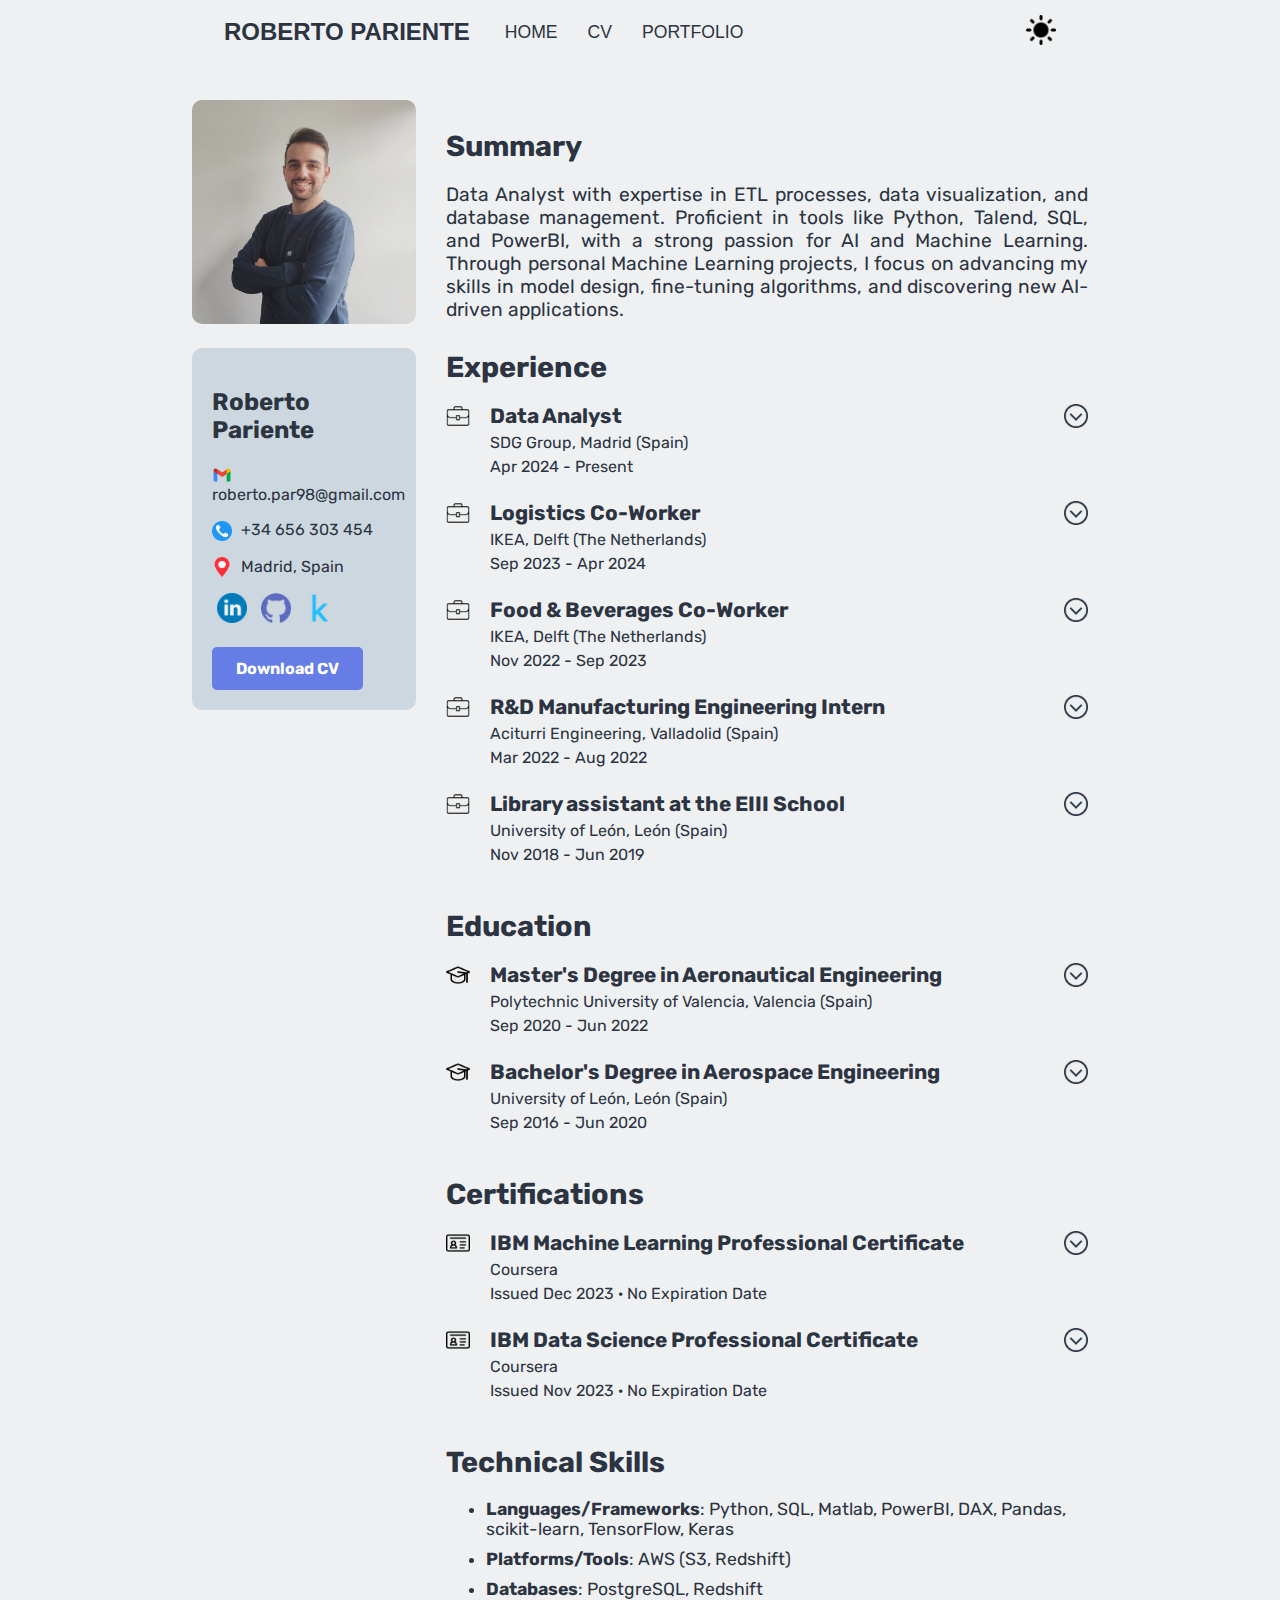
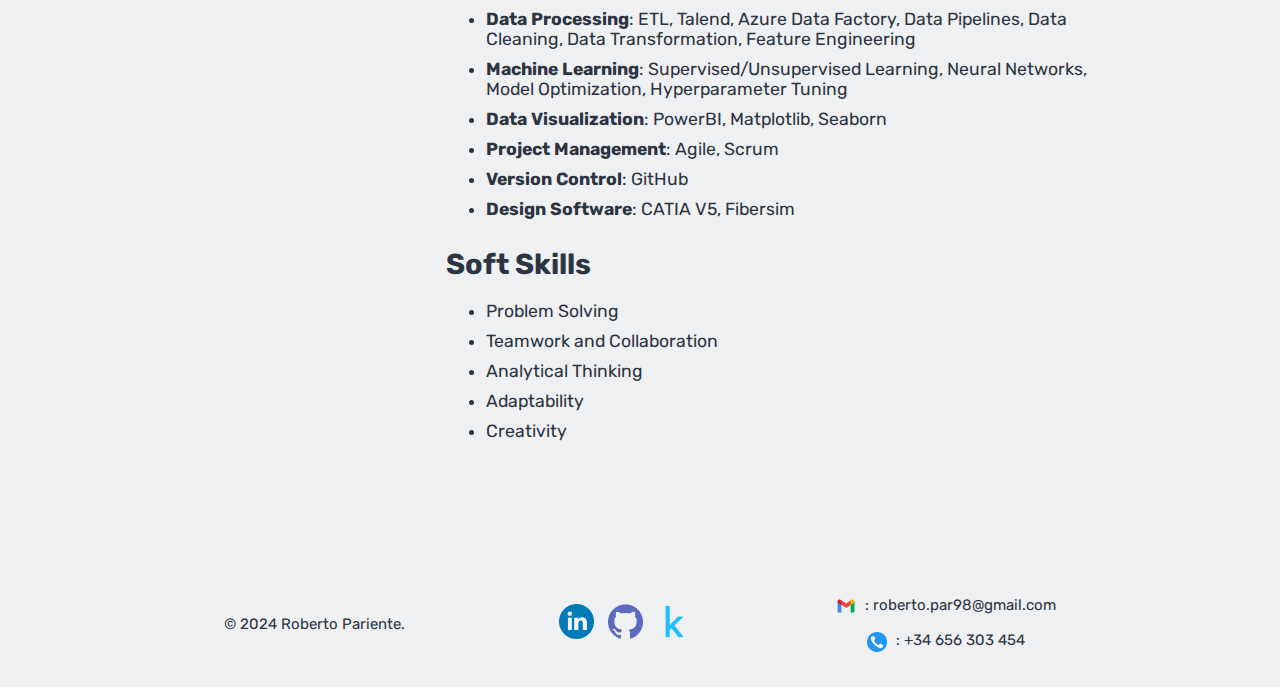
==== commit 520af2e1: "Add files via upload" ====
--- a/cv.html
+++ b/cv.html
@@ -58,6 +58,9 @@
                     <a href="https://www.kaggle.com/robertopariente">
                         <img src="assets/images/kaggle.png" alt="Kaggle"> 
                     </a>
+                    <div class="about-buttons">
+                        <a href="Roberto_Pariente_CV.pdf" class="btn download" download>Download CV</a>
+                    </div>
                     <!-- Add more personal information as needed -->
                 </div>
             </div>
@@ -83,11 +86,11 @@
                             <img src="assets/images/down.png" alt="More Info">
                         </div>
                         <div class="cv-item-details">
-                            <li>Managed and optimized ETL processes by modifying data pipelines in Talend and SQL to meet evolving client requirements and improve performance.</li>
-                            <li>Built tailored dashboards in PowerBI with DAX, delivering actionable insights for stakeholders.</li>
-                            <li>Ensured the integrity and accuracy of databases through SQL maintenance, managing DDL and DML operations.</li>
+                            <li>Managed and optimized <strong>ETL</strong> processes by modifying data pipelines in <strong>Talend</strong> and <strong>SQL</strong> to meet evolving client requirements and improve performance.</li>
+                            <li>Built tailored dashboards in <strong>PowerBI</strong> with <strong>DAX</strong>, delivering actionable insights for stakeholders.</li>
+                            <li>Ensured the integrity and accuracy of databases through <strong>SQL</strong> maintenance, managing DDL and DML operations.</li>
                             <li>Collaborated directly with clients, gathering business requirements and providing project updates to ensure successful outcomes.</li>
-                            <li>Worked in an Agile/Scrum environment, coordinating with cross-functional teams to manage timelines and deliverables.</li>
+                            <li>Worked in an <strong>Agile/Scrum</strong> environment, coordinating with cross-functional teams to manage timelines and deliverables.</li>
                         </div>
                     </div>
                     <div class="cv-item">
--- a/assets/css/generic.css
+++ b/assets/css/generic.css
@@ -209,7 +209,7 @@
 
 
 /* Responsive for Mobile Devices */
-@media screen and (max-width: 1250px) {
+@media screen and (max-width: 768px) {
     body .container{
         max-width: 90%;
         justify-content: center;
--- a/assets/css/cv.css
+++ b/assets/css/cv.css
@@ -59,6 +59,39 @@
 .personal-info p img{
     width: 20px;
     vertical-align: middle;
+}
+
+
+.about-buttons {
+    margin-top: 20px;
+}
+
+.about-buttons .btn {
+    display: inline-block;
+    margin-right: 10px;
+    padding: 12px 24px;
+    color: white;
+    background-color: #333;
+    text-decoration: none;
+    border-radius: 5px;
+    font-weight: bold;
+    cursor: pointer;
+    transition: background-color 0.3s ease;
+
+}
+
+.about-buttons .btn:hover {
+    text-decoration: underline;
+}
+
+.about-buttons .btn.download {
+    background-color: var(--special-color);
+    color: #fff;
+    border: none;
+}
+
+.about-buttons .btn.download:hover {
+    background-color: var(--special-color);
 }
 
 /* Right Column for CV */
@@ -169,7 +202,7 @@
 
 
 /* Responsive for Mobile Devices */
-@media screen and (max-width: 1250px) {
+@media screen and (max-width: 768px) {
     .cv-container {
         display: inline;
         width: 80%;
